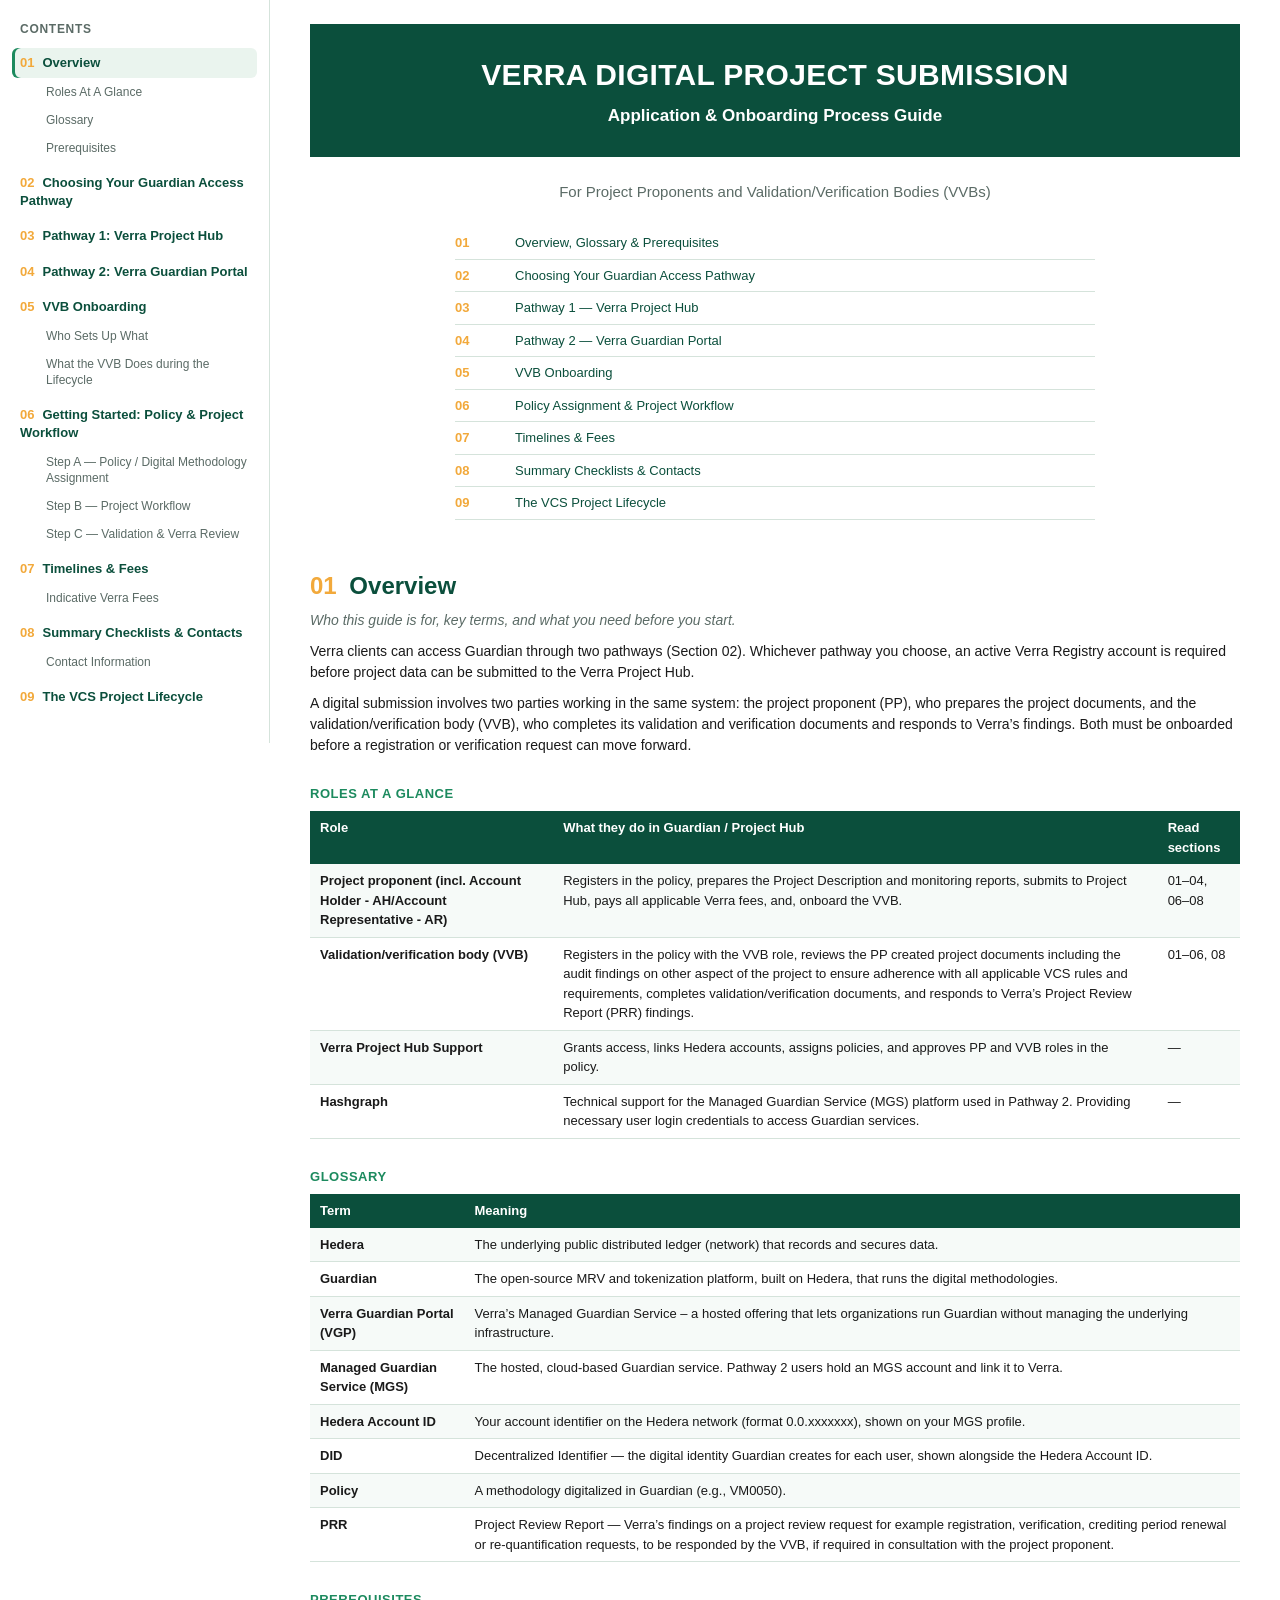
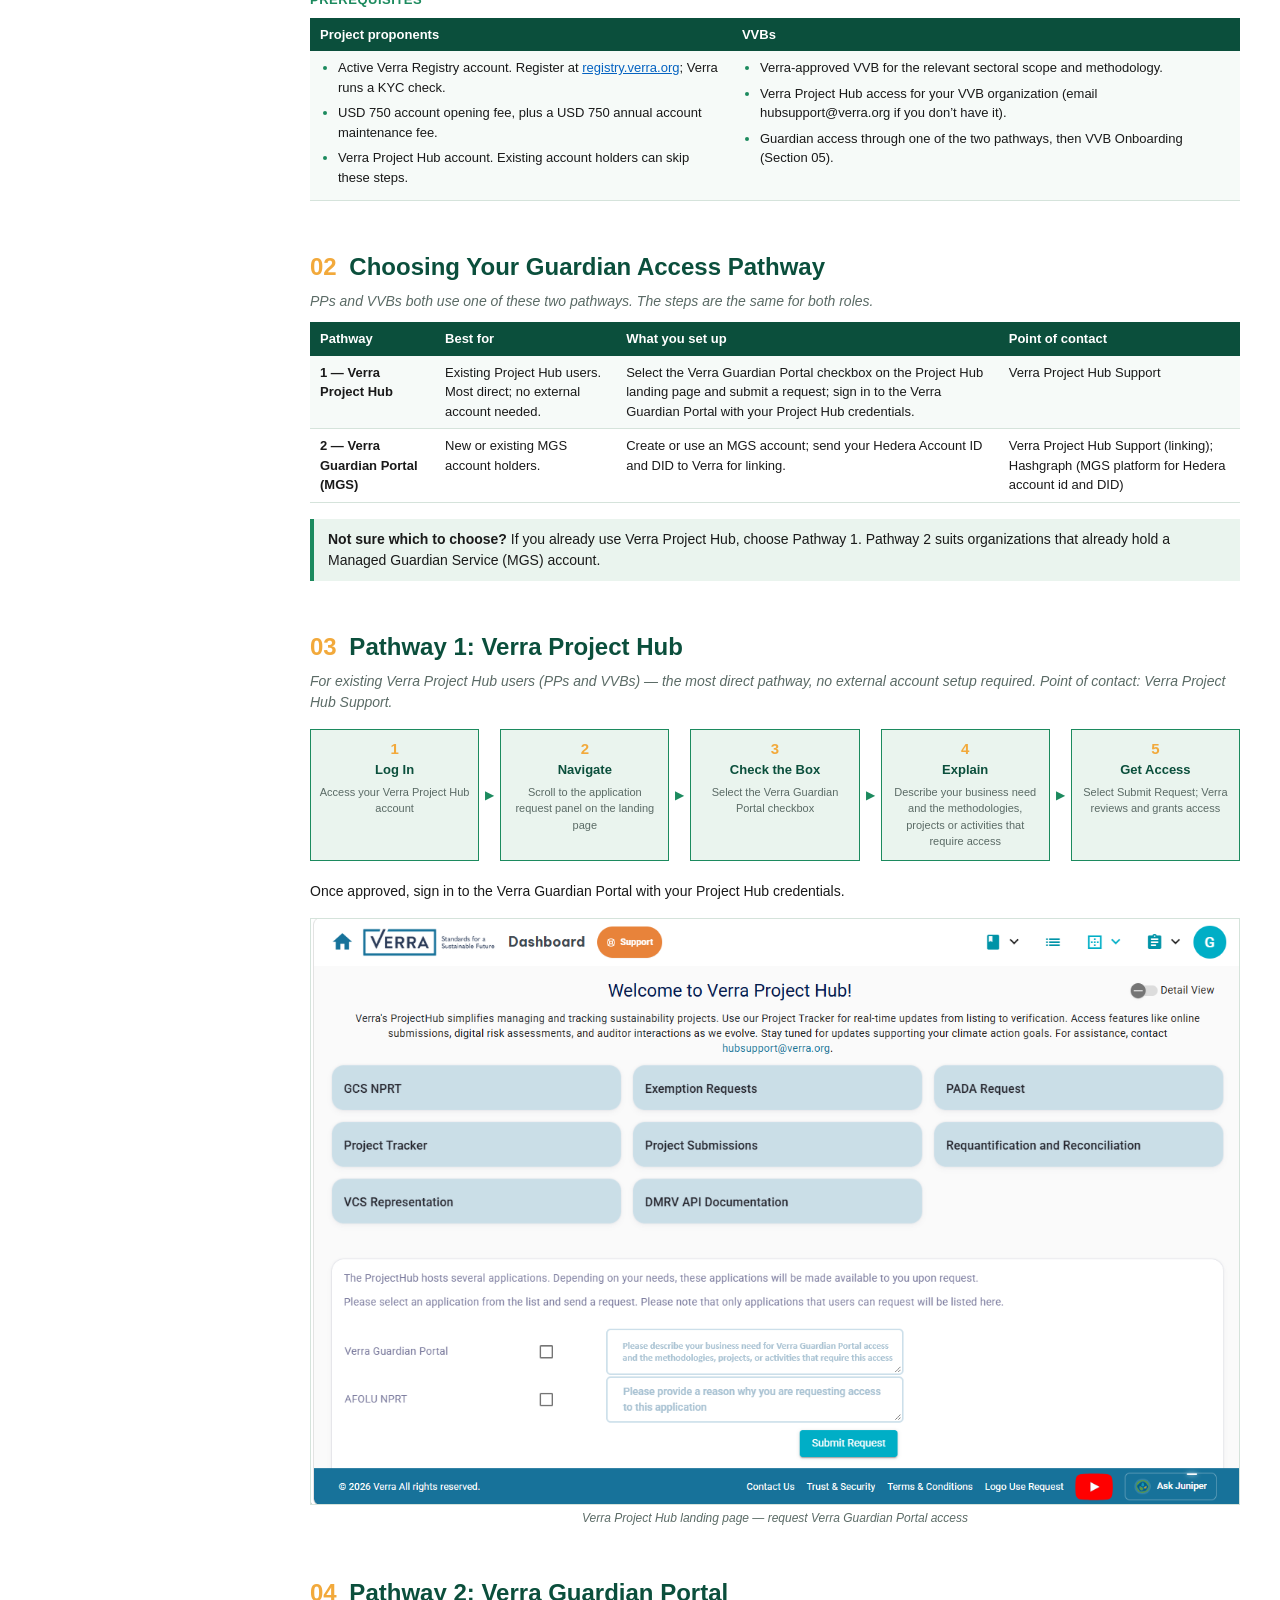
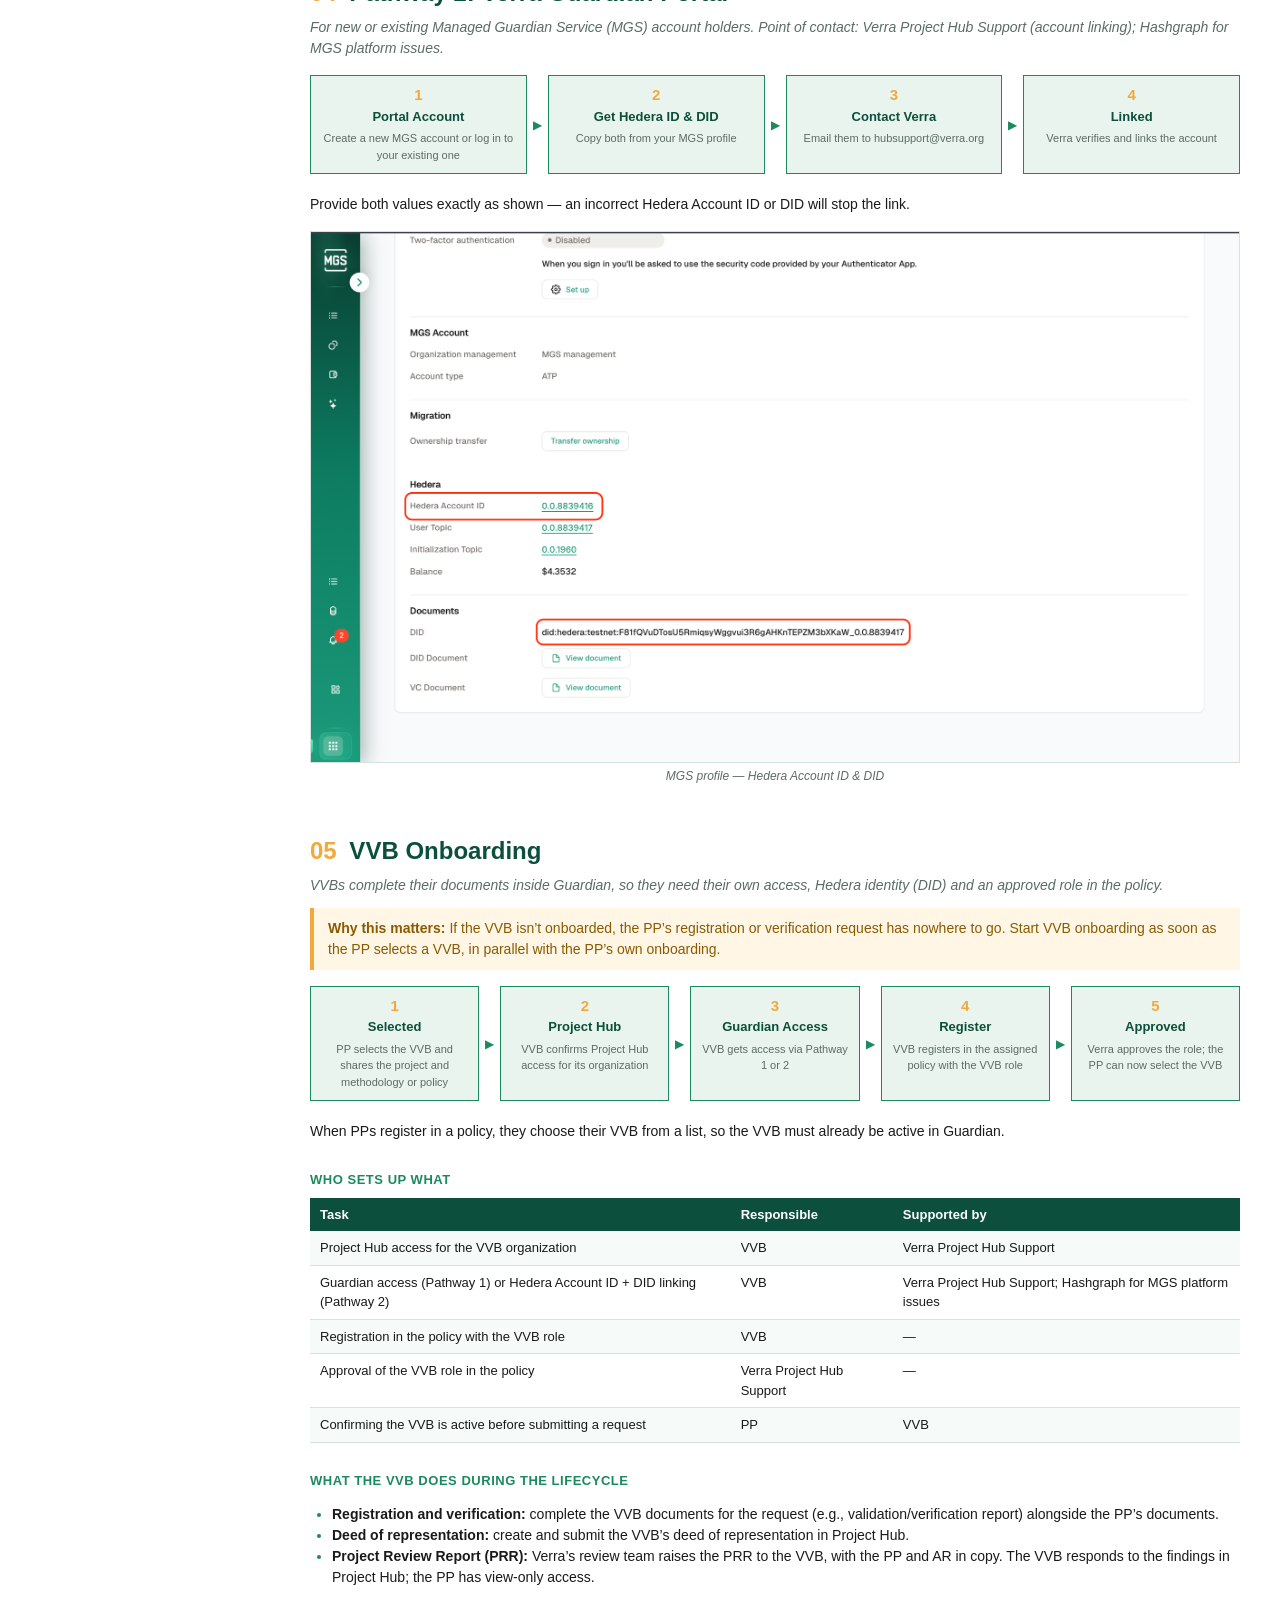
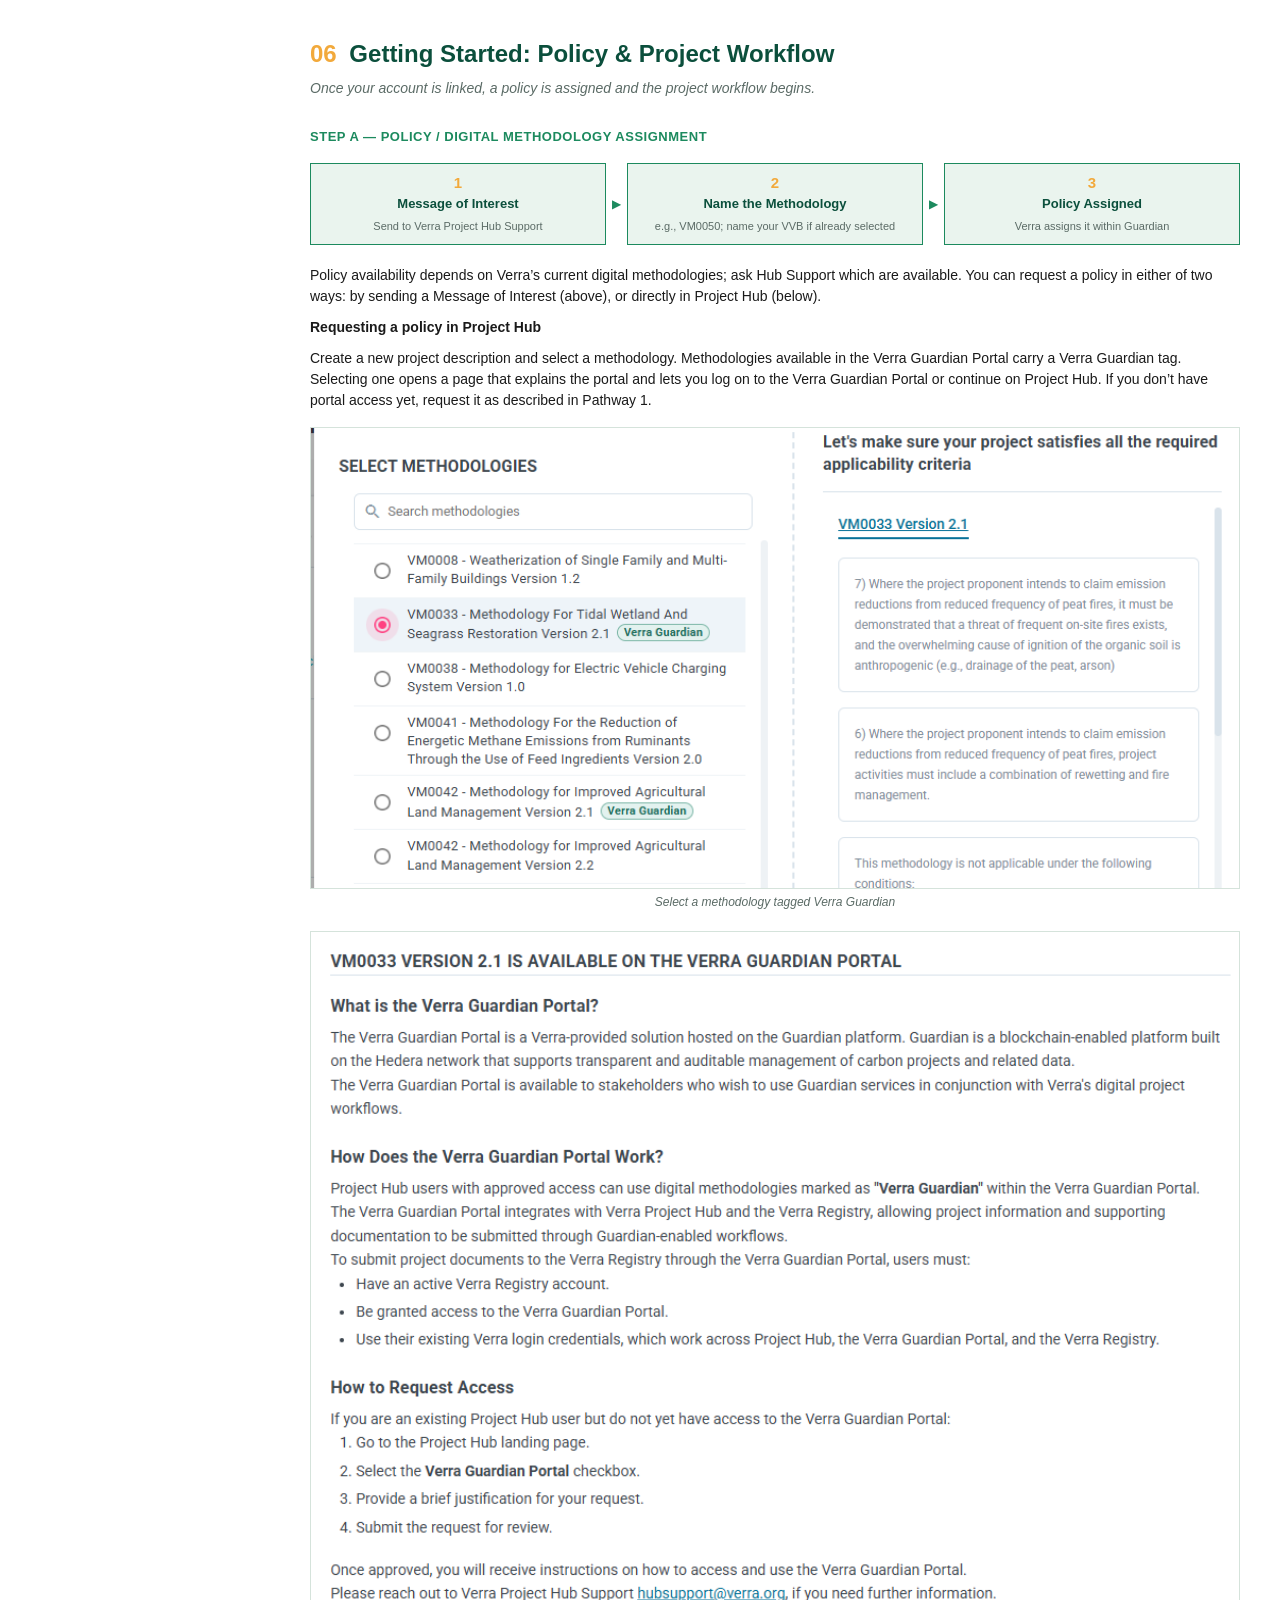
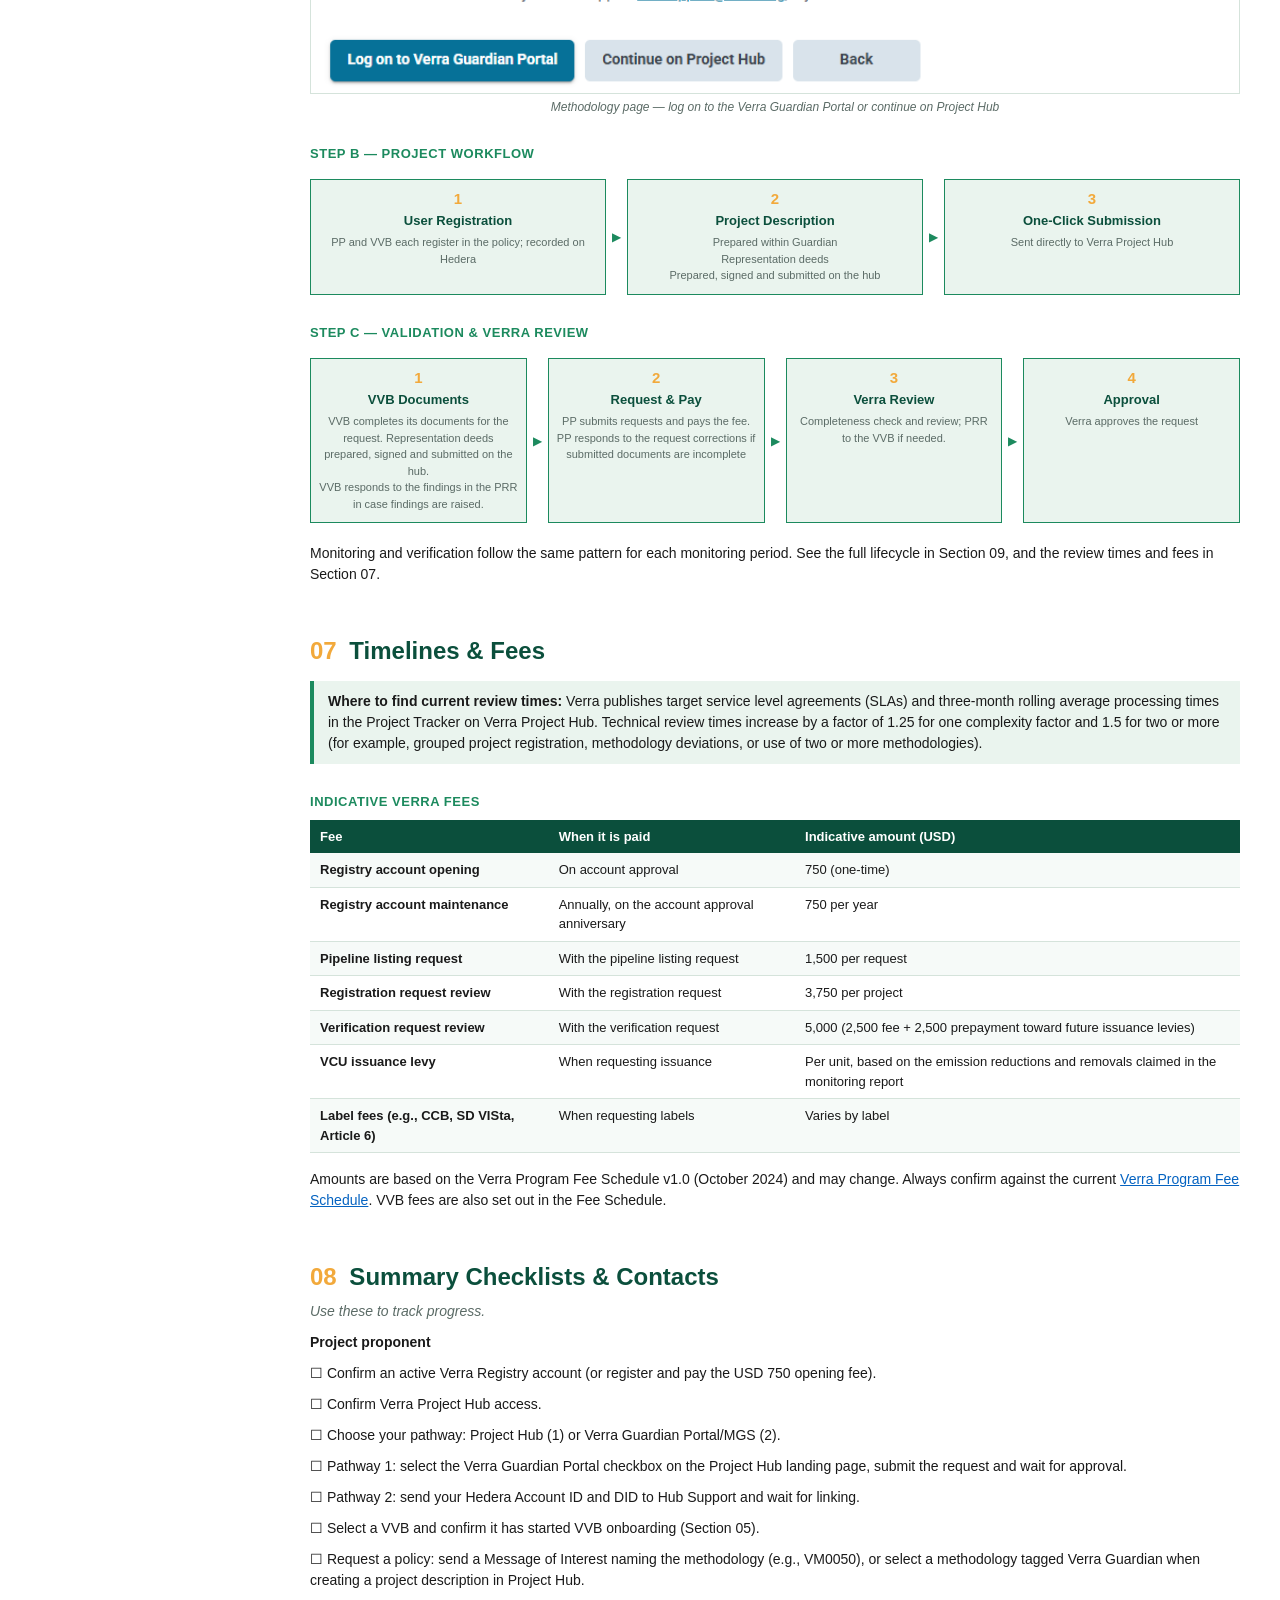
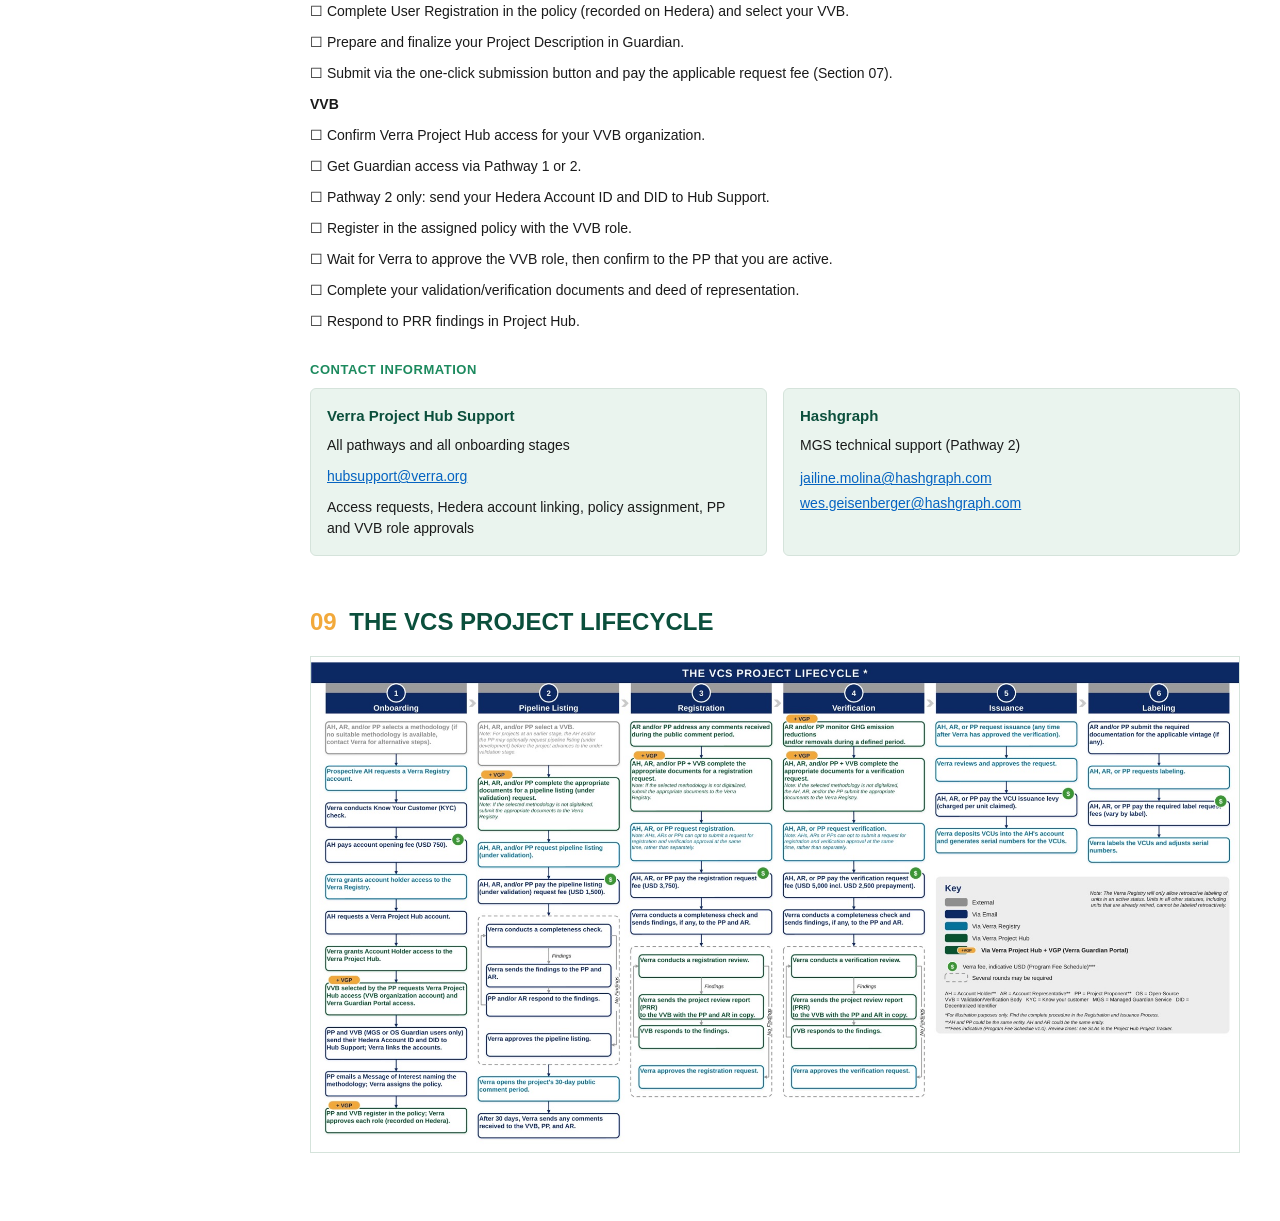
==== guardian-onboarding/index.html @ 36f743fb "#13695 Add Guardian onboarding guide page Add a static HTML guide at guardian-onboarding/ for projec" ====
<!DOCTYPE html>
<html lang="en">
<head>
<meta charset="utf-8">
<meta name="viewport" content="width=device-width, initial-scale=1">
<title>Verra Guardian Onboarding Guide</title>
<link rel="stylesheet" href="styles.css">
</head>
<body>
<div class="layout">
<nav class="toc" aria-label="Table of contents"><h2>Contents</h2><ul><li><a class="top" href="#01-overview"><span class="num">01</span>Overview</a><ul><li><a href="#roles-at-a-glance">Roles At A Glance</a></li><li><a href="#glossary">Glossary</a></li><li><a href="#prerequisites">Prerequisites</a></li></ul></li><li><a class="top" href="#02-choosing-your-guardian-access-pathway"><span class="num">02</span>Choosing Your Guardian Access Pathway</a><ul></ul></li><li><a class="top" href="#03-pathway-1-verra-project-hub"><span class="num">03</span>Pathway 1: Verra Project Hub</a><ul></ul></li><li><a class="top" href="#04-pathway-2-verra-guardian-portal"><span class="num">04</span>Pathway 2: Verra Guardian Portal</a><ul></ul></li><li><a class="top" href="#05-vvb-onboarding"><span class="num">05</span>VVB Onboarding</a><ul><li><a href="#who-sets-up-what">Who Sets Up What</a></li><li><a href="#what-the-vvb-does-during-the-lifecycle">What the VVB Does during the Lifecycle</a></li></ul></li><li><a class="top" href="#06-getting-started-policy-project-workflow"><span class="num">06</span>Getting Started: Policy &amp; Project Workflow</a><ul><li><a href="#step-a-policy-digital-methodology-assignment">Step A — Policy / Digital Methodology Assignment</a></li><li><a href="#step-b-project-workflow">Step B — Project Workflow</a></li><li><a href="#step-c-validation-verra-review">Step C — Validation &amp; Verra Review</a></li></ul></li><li><a class="top" href="#07-timelines-fees"><span class="num">07</span>Timelines &amp; Fees</a><ul><li><a href="#indicative-verra-fees">Indicative Verra Fees</a></li></ul></li><li><a class="top" href="#08-summary-checklists-contacts"><span class="num">08</span>Summary Checklists &amp; Contacts</a><ul><li><a href="#contact-information">Contact Information</a></li></ul></li><li><a class="top" href="#09-the-vcs-project-lifecycle"><span class="num">09</span>The VCS Project Lifecycle</a><ul></ul></li></ul></nav>
<main class="content">
<header class="cover-banner"><p><strong>VERRA DIGITAL PROJECT SUBMISSION</strong></p><p><strong>Application &amp; Onboarding Process Guide</strong></p></header>
<p>For Project Proponents and Validation/Verification Bodies (VVBs)</p>
<ol class="cover-toc"><li><a href="#01-overview"><span class="num">01</span>Overview, Glossary &amp; Prerequisites</a></li><li><a href="#02-choosing-your-guardian-access-pathway"><span class="num">02</span>Choosing Your Guardian Access Pathway</a></li><li><a href="#03-pathway-1-verra-project-hub"><span class="num">03</span>Pathway 1 — Verra Project Hub</a></li><li><a href="#04-pathway-2-verra-guardian-portal"><span class="num">04</span>Pathway 2 — Verra Guardian Portal </a></li><li><a href="#05-vvb-onboarding"><span class="num">05</span>VVB Onboarding</a></li><li><a href="#06-getting-started-policy-project-workflow"><span class="num">06</span>Policy Assignment &amp; Project Workflow</a></li><li><a href="#07-timelines-fees"><span class="num">07</span>Timelines &amp; Fees</a></li><li><a href="#08-summary-checklists-contacts"><span class="num">08</span>Summary Checklists &amp; Contacts</a></li><li><a href="#09-the-vcs-project-lifecycle"><span class="num">09</span>The VCS Project Lifecycle</a></li></ol>
<h1 id="01-overview"><span class="num">01</span> Overview</h1>
<p><em>Who this guide is for, key terms, and what you need before you start.</em></p>
<p>Verra clients can access Guardian through two pathways (Section 02). Whichever pathway you choose, an active Verra Registry account is required before project data can be submitted to the Verra Project Hub.</p>
<p>A digital submission involves two parties working in the same system: the project proponent (PP), who prepares the project documents, and the validation/verification body (VVB), who completes its validation and verification documents and responds to Verra’s findings. Both must be onboarded before a registration or verification request can move forward.</p>
<h2 id="roles-at-a-glance">ROLES AT A GLANCE</h2>
<div class="table-wrap"><table><tr><th><p><strong>Role</strong></p></th><th><p><strong>What they do in Guardian / Project Hub</strong></p></th><th><p><strong>Read sections</strong></p></th></tr><tr><td><p><strong>Project proponent (incl. Account Holder - AH/Account Representative - AR)</strong></p></td><td><p>Registers in the policy, prepares the Project Description and monitoring reports, submits to Project Hub, pays all applicable Verra fees, and, onboard the VVB.</p></td><td><p>01–04, 06–08</p></td></tr><tr><td><p><strong>Validation/verification body (VVB)</strong></p></td><td><p>Registers in the policy with the VVB role, reviews the PP created project documents including the audit findings on other aspect of the project to ensure adherence with all applicable VCS rules and requirements, completes validation/verification documents, and responds to Verra’s Project Review Report (PRR) findings.</p></td><td><p>01–06, 08</p></td></tr><tr><td><p><strong>Verra Project Hub Support</strong></p></td><td><p>Grants access, links Hedera accounts, assigns policies, and approves PP and VVB roles in the policy.</p></td><td><p>—</p></td></tr><tr><td><p><strong>Hashgraph</strong></p></td><td><p>Technical support for the Managed Guardian Service (MGS) platform used in Pathway 2. Providing necessary user login credentials to access Guardian services. </p></td><td><p>—</p></td></tr></table></div>
<h2 id="glossary">GLOSSARY</h2>
<div class="table-wrap"><table><tr><th><p><strong>Term</strong></p></th><th><p><strong>Meaning</strong></p></th></tr><tr><td><p><strong>Hedera</strong></p></td><td><p>The underlying public distributed ledger (network) that records and secures data.</p></td></tr><tr><td><p><strong>Guardian</strong></p></td><td><p>The open-source MRV and tokenization platform, built on Hedera, that runs the digital methodologies.</p></td></tr><tr><td><p><strong>Verra Guardian Portal (VGP)</strong></p></td><td><p>Verra’s Managed Guardian Service – a hosted offering that lets organizations run Guardian without managing the underlying infrastructure.</p></td></tr><tr><td><p><strong>Managed Guardian Service (MGS)</strong></p></td><td><p>The hosted, cloud-based Guardian service. Pathway 2 users hold an MGS account and link it to Verra.</p></td></tr><tr><td><p><strong>Hedera Account ID</strong></p></td><td><p>Your account identifier on the Hedera network (format 0.0.xxxxxxx), shown on your MGS profile.</p></td></tr><tr><td><p><strong>DID</strong></p></td><td><p>Decentralized Identifier — the digital identity Guardian creates for each user, shown alongside the Hedera Account ID.</p></td></tr><tr><td><p><strong>Policy</strong></p></td><td><p>A methodology digitalized in Guardian (e.g., VM0050).</p></td></tr><tr><td><p><strong>PRR</strong></p></td><td><p>Project Review Report — Verra’s findings on a project review request for example registration, verification, crediting period renewal or re-quantification requests, to be responded by the VVB, if required in consultation with the project proponent.</p></td></tr></table></div>
<h2 id="prerequisites">PREREQUISITES</h2>
<div class="table-wrap"><table><tr><th><p><strong>Project proponents</strong></p></th><th><p><strong>VVBs</strong></p></th></tr><tr><td><ul><li>Active Verra Registry account. Register at <a href="https://registry.verra.org/mymodule/reg/AHAgreement.asp" target="_blank" rel="noopener noreferrer">registry.verra.org</a>; Verra runs a KYC check.</li><li>USD 750 account opening fee, plus a USD 750 annual account maintenance fee.</li><li>Verra Project Hub account. Existing account holders can skip these steps.</li></ul></td><td><ul><li>Verra-approved VVB for the relevant sectoral scope and methodology.</li><li>Verra Project Hub access for your VVB organization (email hubsupport@verra.org if you don’t have it).</li><li>Guardian access through one of the two pathways, then VVB Onboarding (Section 05).</li></ul></td></tr></table></div>
<h1 id="02-choosing-your-guardian-access-pathway"><span class="num">02</span> Choosing Your Guardian Access Pathway</h1>
<p><em>PPs and VVBs both use one of these two pathways. The steps are the same for both roles.</em></p>
<div class="table-wrap"><table><tr><th><p><strong>Pathway</strong></p></th><th><p><strong>Best for</strong></p></th><th><p><strong>What you set up</strong></p></th><th><p><strong>Point of contact</strong></p></th></tr><tr><td><p><strong>1 — Verra Project Hub</strong></p></td><td><p>Existing Project Hub users. Most direct; no external account needed.</p></td><td><p>Select the Verra Guardian Portal checkbox on the Project Hub landing page and submit a request; sign in to the Verra Guardian Portal with your Project Hub credentials.</p></td><td><p>Verra Project Hub Support</p></td></tr><tr><td><p><strong>2 — Verra Guardian Portal (MGS)</strong></p></td><td><p>New or existing MGS account holders.</p></td><td><p>Create or use an MGS account; send your Hedera Account ID and DID to Verra for linking.</p></td><td><p>Verra Project Hub Support (linking); Hashgraph (MGS platform for Hedera account id and DID)</p></td></tr></table></div>
<aside class="callout"><p><strong>Not sure which to choose?  </strong>If you already use Verra Project Hub, choose Pathway 1. Pathway 2 suits organizations that already hold a Managed Guardian Service (MGS) account.</p></aside>
<h1 id="03-pathway-1-verra-project-hub"><span class="num">03</span> Pathway 1: Verra Project Hub</h1>
<p><em>For existing Verra Project Hub users (PPs and </em><em>VVBs) —</em><em> the most direct pathway, no external account setup </em><em>required</em><em>. Point of contact: Verra Project Hub Support.</em></p>
<div class="steps"><div class="step"><p><strong>1</strong></p><p><strong>Log In</strong></p><p>Access your Verra Project Hub account</p></div><div class="arrow">▶</div><div class="step"><p><strong>2</strong></p><p><strong>Navigate</strong></p><p>Scroll to the application request panel on the landing page</p></div><div class="arrow">▶</div><div class="step"><p><strong>3</strong></p><p><strong>Check the Box</strong></p><p>Select the Verra Guardian Portal checkbox</p></div><div class="arrow">▶</div><div class="step"><p><strong>4</strong></p><p><strong>Explain</strong></p><p>Describe your business need and the methodologies, projects or activities that require access</p></div><div class="arrow">▶</div><div class="step"><p><strong>5</strong></p><p><strong>Get Access</strong></p><p>Select Submit Request; Verra reviews and grants access</p></div></div>
<p>Once approved, sign in to the Verra Guardian Portal with your Project Hub credentials.</p>
<p class="figure"><img src="images/image1.png" alt="Project Hub landing page with the Verra Guardian Portal checkbox, business need field and Submit Request button"></p>
<p><em>Verra Project Hub landing page — request Verra Guardian Portal access</em></p>
<h1 id="04-pathway-2-verra-guardian-portal"><span class="num">04</span> Pathway 2: Verra Guardian Portal</h1>
<p><em>For new or existing Managed Guardian Service (MGS) account holders. Point of contact: Verra Project Hub Support (account linking); </em><em>Hashgraph</em><em> for MGS platform issues.</em></p>
<div class="steps"><div class="step"><p><strong>1</strong></p><p><strong>Portal Account</strong></p><p>Create a new MGS account or log in to your existing one</p></div><div class="arrow">▶</div><div class="step"><p><strong>2</strong></p><p><strong>Get Hedera ID &amp; DID</strong></p><p>Copy both from your MGS profile</p></div><div class="arrow">▶</div><div class="step"><p><strong>3</strong></p><p><strong>Contact Verra</strong></p><p>Email them to hubsupport@verra.org</p></div><div class="arrow">▶</div><div class="step"><p><strong>4</strong></p><p><strong>Linked</strong></p><p>Verra verifies and links the account</p></div></div>
<p>Provide both values exactly as shown — an incorrect Hedera Account ID or DID will stop the link.</p>
<p class="figure"><img src="images/image2.png" alt="MGS profile showing Hedera Account ID and DID"></p>
<p><em>MGS profile — Hedera Account ID &amp; DID</em></p>
<h1 id="05-vvb-onboarding"><span class="num">05</span> VVB Onboarding</h1>
<p><em>VVBs complete their documents inside Guardian, so they need their own access, Hedera identity (DID) and an approved role in the policy.</em></p>
<aside class="callout warn"><p><strong>Why this matters</strong><strong>:  </strong>If the VVB isn’t onboarded, the PP’s registration or verification request has nowhere to go. Start VVB onboarding as soon as the PP selects a VVB, in parallel with the PP’s own onboarding.</p></aside>
<div class="steps"><div class="step"><p><strong>1</strong></p><p><strong>Selected</strong></p><p>PP selects the VVB and shares the project and methodology or policy</p></div><div class="arrow">▶</div><div class="step"><p><strong>2</strong></p><p><strong>Project Hub</strong></p><p>VVB confirms Project Hub access for its organization</p></div><div class="arrow">▶</div><div class="step"><p><strong>3</strong></p><p><strong>Guardian Access</strong></p><p>VVB gets access via Pathway 1 or 2</p></div><div class="arrow">▶</div><div class="step"><p><strong>4</strong></p><p><strong>Register</strong></p><p>VVB registers in the assigned policy with the VVB role</p></div><div class="arrow">▶</div><div class="step"><p><strong>5</strong></p><p><strong>Approved</strong></p><p>Verra approves the role; the PP can now select the VVB</p></div></div>
<p>When PPs register in a policy, they choose their VVB from a list, so the VVB must already be active in Guardian.</p>
<h2 id="who-sets-up-what">WHO SETS UP WHAT</h2>
<div class="table-wrap"><table><tr><th><p><strong>Task</strong></p></th><th><p><strong>Responsible</strong></p></th><th><p><strong>Supported by</strong></p></th></tr><tr><td><p>Project Hub access for the VVB organization</p></td><td><p>VVB</p></td><td><p>Verra Project Hub Support</p></td></tr><tr><td><p>Guardian access (Pathway 1) or Hedera Account ID + DID linking (Pathway 2)</p></td><td><p>VVB</p></td><td><p>Verra Project Hub Support; Hashgraph for MGS platform issues</p></td></tr><tr><td><p>Registration in the policy with the VVB role</p></td><td><p>VVB</p></td><td><p>—</p></td></tr><tr><td><p>Approval of the VVB role in the policy</p></td><td><p>Verra Project Hub Support</p></td><td><p>—</p></td></tr><tr><td><p>Confirming the VVB is active before submitting a request</p></td><td><p>PP</p></td><td><p>VVB</p></td></tr></table></div>
<h2 id="what-the-vvb-does-during-the-lifecycle">WHAT THE VVB DOES DURING THE LIFECYCLE</h2>
<ul>
<li><strong>Registration and verification: </strong>complete the VVB documents for the request (e.g., validation/verification report) alongside the PP’s documents.</li>
<li><strong>Deed of representation: </strong>create and submit the VVB’s deed of representation in Project Hub.</li>
<li><strong>Project Review Report (PRR): </strong>Verra’s review team raises the PRR to the VVB, with the PP and AR in copy. The VVB responds to the findings in Project Hub; the PP has view-only access.</li>
</ul>
<h1 id="06-getting-started-policy-project-workflow"><span class="num">06</span> Getting Started: Policy &amp; Project Workflow</h1>
<p><em>Once your account is linked, a policy is assigned and the project workflow begins.</em></p>
<h2 id="step-a-policy-digital-methodology-assignment">STEP A — POLICY / DIGITAL METHODOLOGY ASSIGNMENT</h2>
<div class="steps"><div class="step"><p><strong>1</strong></p><p><strong>Message of Interest</strong></p><p>Send to Verra Project Hub Support</p></div><div class="arrow">▶</div><div class="step"><p><strong>2</strong></p><p><strong>Name </strong><strong>the Methodology</strong></p><p>e.g., VM0050; name your VVB if already selected</p></div><div class="arrow">▶</div><div class="step"><p><strong>3</strong></p><p><strong>Policy Assigned</strong></p><p>Verra assigns it within Guardian</p></div></div>
<p>Policy availability depends on Verra’s current digital methodologies; ask Hub Support which are available. You can request a policy in either of two ways: by sending a Message of Interest (above), or directly in Project Hub (below).</p>
<p><strong>Requesting a policy in Project Hub</strong></p>
<p>Create a new project description and select a methodology. Methodologies available in the Verra Guardian Portal carry a Verra Guardian tag. Selecting one opens a page that explains the portal and lets you log on to the Verra Guardian Portal or continue on Project Hub. If you don’t have portal access yet, request it as described in Pathway 1.</p>
<p class="figure"><img src="images/image3.png" alt="The image presents a selection form for various environmental methodologies, detailing criteria and conditions for different projects such as weatherization, seagrass restoration, electric vehicle charging, and methane emission reduction.

AI-generated content may be incorrect."></p><p class="methodology-caption"><em>Select a methodology tagged Verra Guardian</em></p>
<p class="figure"><img src="images/image4.png" alt="Methodology page explaining the Verra Guardian Portal, how to request access, and buttons to log on or continue on Project Hub"></p>
<p><em>Methodology page — log on to the Verra Guardian Portal or </em><em>continue on</em><em> Project Hub</em></p>
<h2 id="step-b-project-workflow">STEP B — PROJECT WORKFLOW</h2>
<div class="steps"><div class="step"><p><strong>1</strong></p><p><strong>User Registration</strong></p><p>PP and VVB each register in the policy; recorded on Hedera</p></div><div class="arrow">▶</div><div class="step"><p><strong>2</strong></p><p><strong>Project Description</strong></p><p>Prepared within Guardian</p><p>Representation deeds</p><p>Prepared, signed and submitted on the hub</p></div><div class="arrow">▶</div><div class="step"><p><strong>3</strong></p><p><strong>One-Click Submission</strong></p><p>Sent directly to Verra Project Hub</p></div></div>
<h2 id="step-c-validation-verra-review">STEP C — VALIDATION &amp; VERRA REVIEW</h2>
<div class="steps"><div class="step"><p><strong>1</strong></p><p><strong>VVB Documents</strong></p><p>VVB completes its documents for the request. Representation deeds prepared, signed and submitted on the hub. </p><p>VVB responds to the findings in the PRR in case findings are raised. </p></div><div class="arrow">▶</div><div class="step"><p><strong>2</strong></p><p><strong>Request &amp; Pay</strong></p><p>PP submits requests  and pays the fee.</p><p>PP responds to the request corrections if submitted documents are incomplete</p></div><div class="arrow">▶</div><div class="step"><p><strong>3</strong></p><p><strong>Verra Review</strong></p><p>Completeness check and review; PRR to the VVB if needed.</p></div><div class="arrow">▶</div><div class="step"><p><strong>4</strong></p><p><strong>Approval</strong></p><p>Verra approves the request</p></div></div>
<p>Monitoring and verification follow the same pattern for each monitoring period. See the full lifecycle in Section 09, and the review times and fees in Section 07.</p>
<h1 id="07-timelines-fees"><span class="num">07</span> Timelines &amp; Fees</h1>
<aside class="callout"><p><strong>Where to find current review times: </strong>Verra publishes target service level agreements (SLAs) and three-month rolling average processing times in the Project Tracker on Verra Project Hub. Technical review times increase by a factor of 1.25 for one complexity factor and 1.5 for two or more (for example, grouped project registration, methodology deviations, or use of two or more methodologies).</p></aside>
<h2 id="indicative-verra-fees">INDICATIVE VERRA FEES</h2>
<div class="table-wrap"><table><tr><th><p><strong>Fee</strong></p></th><th><p><strong>When it is paid</strong></p></th><th><p><strong>Indicative amount (USD)</strong></p></th></tr><tr><td><p><strong>Registry account opening</strong></p></td><td><p>On account approval</p></td><td><p>750 (one-time)</p></td></tr><tr><td><p><strong>Registry account maintenance</strong></p></td><td><p>Annually, on the account approval anniversary</p></td><td><p>750 per year</p></td></tr><tr><td><p><strong>Pipeline listing request</strong></p></td><td><p>With the pipeline listing request</p></td><td><p>1,500 per request</p></td></tr><tr><td><p><strong>Registration request review</strong></p></td><td><p>With the registration request</p></td><td><p>3,750 per project</p></td></tr><tr><td><p><strong>Verification request review</strong></p></td><td><p>With the verification request</p></td><td><p>5,000 (2,500 fee + 2,500 prepayment toward future issuance levies)</p></td></tr><tr><td><p><strong>VCU issuance levy</strong></p></td><td><p>When requesting issuance</p></td><td><p>Per unit, based on the emission reductions and removals claimed in the monitoring report</p></td></tr><tr><td><p><strong>Label fees (e.g., CCB, SD </strong><strong>VISta</strong><strong>, Article 6)</strong></p></td><td><p>When requesting labels</p></td><td><p>Varies by label</p></td></tr></table></div>
<p>Amounts are based on the Verra Program Fee Schedule v1.0 (October 2024) and may change. Always confirm against the current <a href="https://verra.org/verra-releases-updated-fee-schedule/" target="_blank" rel="noopener noreferrer">Verra Program Fee Schedule</a>. VVB fees are also set out in the Fee Schedule.</p>
<h1 id="08-summary-checklists-contacts"><span class="num">08</span> Summary Checklists &amp; Contacts</h1>
<p><em>Use these to track progress. </em></p>
<p><strong>Project proponent</strong></p>
<p>☐  Confirm an active Verra Registry account (or register and pay the USD 750 opening fee).</p>
<p>☐  Confirm Verra Project Hub access.</p>
<p>☐  Choose your pathway: Project Hub (1) or Verra Guardian Portal/MGS (2).</p>
<p>☐  Pathway 1: select the Verra Guardian Portal checkbox on the Project Hub landing page, submit the request and wait for approval.</p>
<p>☐  Pathway 2: send your Hedera Account ID and DID to Hub Support and wait for linking.</p>
<p>☐  Select a VVB and confirm it has started VVB onboarding (Section 05).</p>
<p>☐  Request a policy: send a Message of Interest naming the methodology (e.g., VM0050), or select a methodology tagged Verra Guardian when creating a project description in Project Hub.</p>
<p>☐  Complete User Registration in the policy (recorded on Hedera) and select your VVB.</p>
<p>☐  Prepare and finalize your Project Description in Guardian.</p>
<p>☐  Submit via the one-click submission button and pay the applicable request fee (Section 07).</p>
<p><strong>VVB</strong></p>
<p>☐  Confirm Verra Project Hub access for your VVB organization.</p>
<p>☐  Get Guardian access via Pathway 1 or 2.</p>
<p>☐  Pathway 2 only: send your Hedera Account ID and DID to Hub Support.</p>
<p>☐  Register in the assigned policy with the VVB role.</p>
<p>☐  Wait for Verra to approve the VVB role, then confirm to the PP that you are active.</p>
<p>☐  Complete your validation/verification documents and deed of representation.</p>
<p>☐  Respond to PRR findings in Project Hub.</p>
<h2 id="contact-information">CONTACT INFORMATION</h2>
<div class="contact-grid">
<section class="contact-card" aria-labelledby="project-hub-support-contact">
<h3 id="project-hub-support-contact">Verra Project Hub Support</h3>
<p>All pathways and all onboarding stages</p>
<p><a href="mailto:hubsupport@verra.org">hubsupport@verra.org</a></p>
<p>Access requests, Hedera account linking, policy assignment, PP and VVB role approvals</p>
</section>
<section class="contact-card" aria-labelledby="hashgraph-contact">
<h3 id="hashgraph-contact">Hashgraph</h3>
<p>MGS technical support (Pathway 2)</p>
<div class="contact-emails">
<a href="mailto:jailine.molina@hashgraph.com">jailine.molina@hashgraph.com</a>
<a href="mailto:wes.geisenberger@hashgraph.com">wes.geisenberger@hashgraph.com</a>
</div>
</section>
</div>
<h1 id="09-the-vcs-project-lifecycle"><span class="num">09</span> THE VCS PROJECT LIFECYCLE</h1>
<p class="figure"><img src="images/image5.jpg" alt="VCS project lifecycle with Verra Guardian Portal steps, VVB onboarding and indicative fees"></p>
</main>
</div>
<script src="toc.js"></script>
</body>
</html>
---- guardian-onboarding/styles.css ----
:root {
  --green-dark: #0b4f3c;
  --green: #1c8a5e;
  --green-light: #eaf4ee;
  --green-faint: #f6faf8;
  --orange: #f2a93b;
  --grey: #5b6b66;
  --warn-bg: #fff6e5;
  --warn-text: #8a5a00;
  --border: #d5e3db;
}
* { box-sizing: border-box; }
html { scroll-behavior: smooth; }
body {
  margin: 0;
  font-family: Arial, Helvetica, sans-serif;
  font-size: 14px;
  line-height: 1.5;
  color: #1a1a1a;
  background: #fff;
}
.layout { display: flex; align-items: flex-start; width: 100%; }
.toc {
  position: sticky; top: 0; flex: 0 0 270px; max-height: 100vh; overflow-y: auto;
  padding: 20px 12px 32px; border-right: 1px solid var(--border);
}
.toc h2 { font-size: 12px; letter-spacing: .06em; text-transform: uppercase; color: var(--grey); margin: 0 8px 10px; }
.toc ul { list-style: none; margin: 0; padding: 0; }
.toc a {
  display: block; padding: 6px 8px; border-radius: 6px; color: var(--grey);
  text-decoration: none; font-size: 12px; line-height: 1.35;
}
.toc a:hover { background: var(--green-faint); color: var(--green-dark); }
.toc a.top { font-weight: 700; font-size: 13px; color: var(--green-dark); margin-top: 6px; }
.toc ul ul a { padding-left: 34px; }
.toc a.active { background: var(--green-light); color: var(--green-dark); box-shadow: inset 3px 0 0 var(--green); }
.toc .num { color: var(--orange); margin-right: 8px; }
.content { flex: 1; min-width: 0; padding: 24px 40px 64px; }
.cover-banner {
  background: var(--green-dark); color: #fff; text-align: center;
  padding: 28px 24px; margin-bottom: 24px;
}
.cover-banner p { margin: 0; }
.cover-banner p:first-child { font-size: 30px; font-weight: 700; letter-spacing: .01em; }
.cover-banner p:last-child { font-size: 17px; font-weight: 700; color: #fff; margin-top: 6px; }
.cover-banner strong { font-weight: inherit; }
.content > p:first-of-type { text-align: center; color: var(--grey); font-size: 15px; }
.cover-toc { list-style: none; margin: 24px auto 40px; padding: 0; max-width: 640px; }
.cover-toc li { border-bottom: 1px solid var(--border); }
.cover-toc a {
  display: flex; gap: 24px; padding: 6px 0; color: var(--green-dark); text-decoration: none; font-size: 13px;
}
.cover-toc a:hover { text-decoration: underline; }
.num { color: var(--orange); font-weight: 700; }
.cover-toc .num { flex: 0 0 36px; }
h1 { font-size: 24px; color: var(--green-dark); margin: 48px 0 6px; scroll-margin-top: 12px; }
h1 .num { margin-right: 6px; }
h2 {
  font-size: 13px; letter-spacing: .04em; color: var(--green); margin: 28px 0 8px;
}
h3 { font-size: 15px; color: var(--green-dark); }
p { margin: 0 0 10px; }
h1 + p { color: var(--grey); }
h1 + p em { font-style: italic; }
a { color: #0563c1; word-break: break-word; }
.figure { margin: 16px 0 4px; text-align: center; }
.figure img { display: block; width: 100%; }
.figure + p { text-align: center; color: var(--grey); font-size: 12px; }
.methodology-caption { margin-bottom: 20px; }
img { max-width: 100%; height: auto; border: 1px solid var(--border); }
.table-wrap { overflow-x: auto; margin: 8px 0 16px; }
.contact-grid {
  display: grid; grid-template-columns: repeat(2, minmax(0, 1fr)); gap: 16px;
  margin: 8px 0 16px;
}
.contact-card {
  min-width: 0; padding: 16px; border: 1px solid var(--border); border-radius: 6px;
  background: var(--green-light);
}
.contact-card h3 { margin: 0 0 8px; }
.contact-card p:last-child { margin-bottom: 0; }
.contact-emails { display: flex; flex-direction: column; gap: 4px; margin: 12px 0; }
table { border-collapse: collapse; width: 100%; font-size: 13px; }
th {
  background: var(--green-dark); color: #fff; text-align: left; font-weight: 700;
  padding: 7px 10px; vertical-align: top;
}
td { padding: 7px 10px; vertical-align: top; border-bottom: 1px solid var(--border); }
tr:nth-child(even) td { background: var(--green-faint); }
td p, th p { margin: 0 0 4px; }
td p:last-child, th p:last-child { margin: 0; }
td ul { margin: 0; padding-left: 18px; }
td li { margin-bottom: 6px; }
td li::marker { color: var(--green); }
ul, ol { padding-left: 22px; }
li::marker { color: var(--green); }
.callout {
  background: var(--green-light); border-left: 4px solid var(--green);
  padding: 10px 14px; margin: 12px 0 16px;
}
.callout.warn { background: var(--warn-bg); border-left-color: var(--orange); color: var(--warn-text); }
.callout p { margin: 0; }
.steps { display: flex; align-items: stretch; gap: 6px; margin: 16px 0 20px; }
.step {
  flex: 1; min-width: 0; background: var(--green-light); border: 1px solid var(--green);
  padding: 8px 8px 10px; text-align: center;
}
.step p { margin: 0; font-size: 11px; color: var(--grey); }
.step p:nth-child(1) { font-size: 15px; font-weight: 700; color: var(--orange); }
.step p:nth-child(2) { font-size: 13px; font-weight: 700; color: var(--green-dark); margin-bottom: 4px; }
.step p:nth-child(2) strong, .step p:nth-child(1) strong { font-weight: 700; }
.arrow { align-self: center; color: var(--green); font-size: 12px; }
@media (max-width: 900px) {
  .layout { display: block; }
  .toc { display: none; }
}
@media (max-width: 720px) {
  .content { padding: 16px; }
  .contact-grid { grid-template-columns: 1fr; }
  .steps { flex-direction: column; }
  .arrow { transform: rotate(90deg); align-self: center; }
}
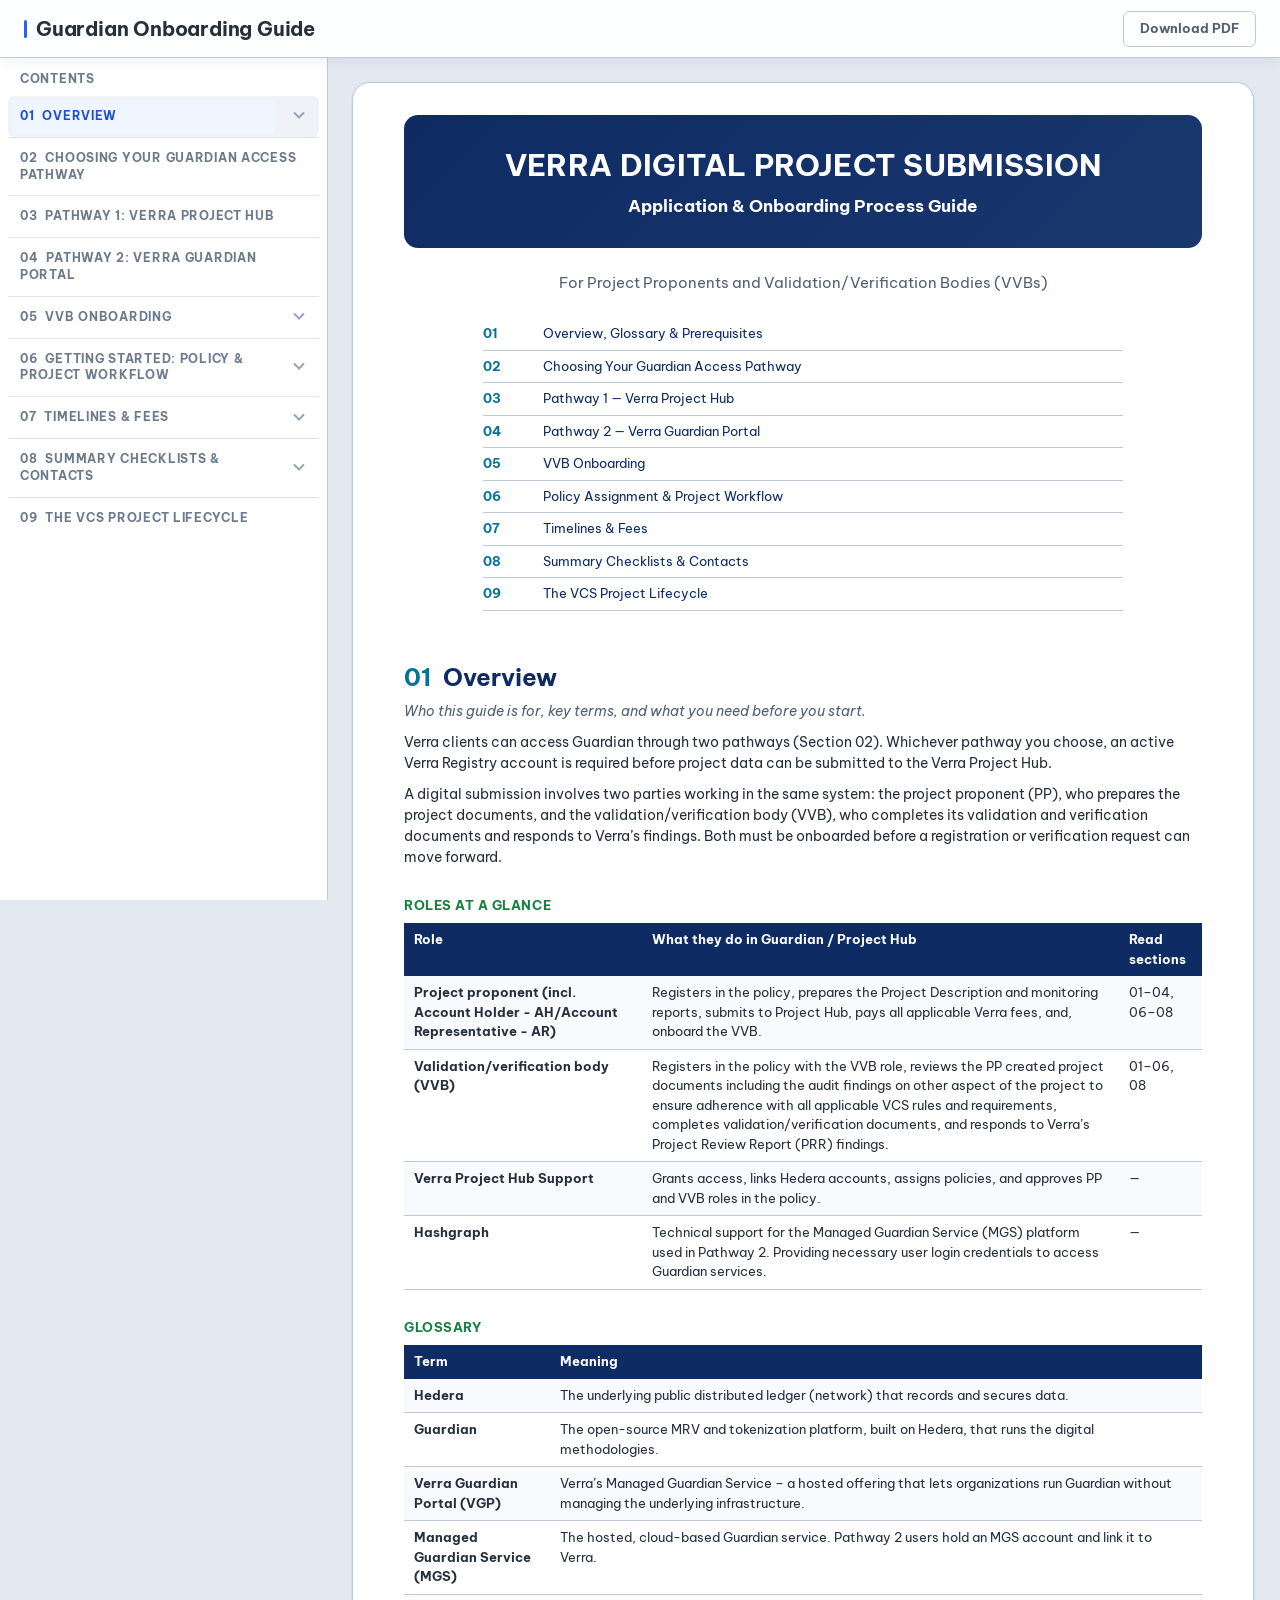
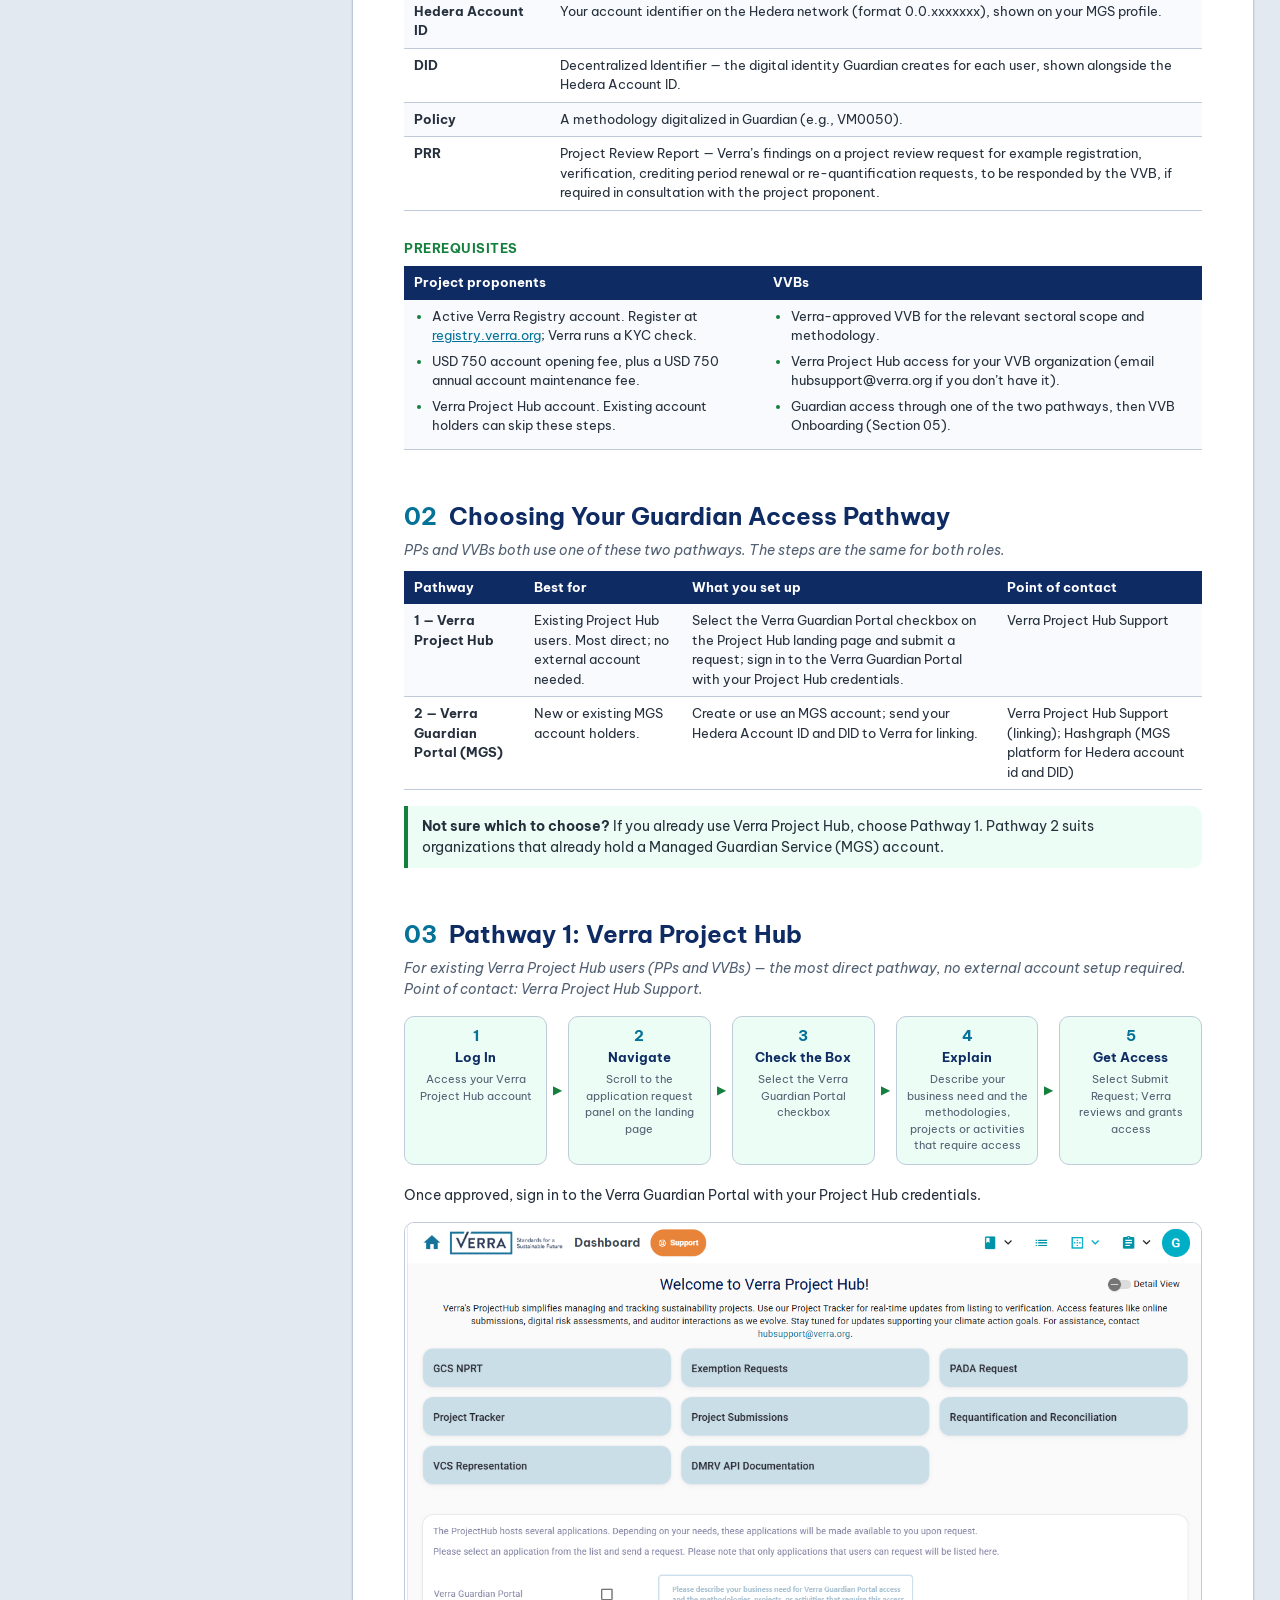
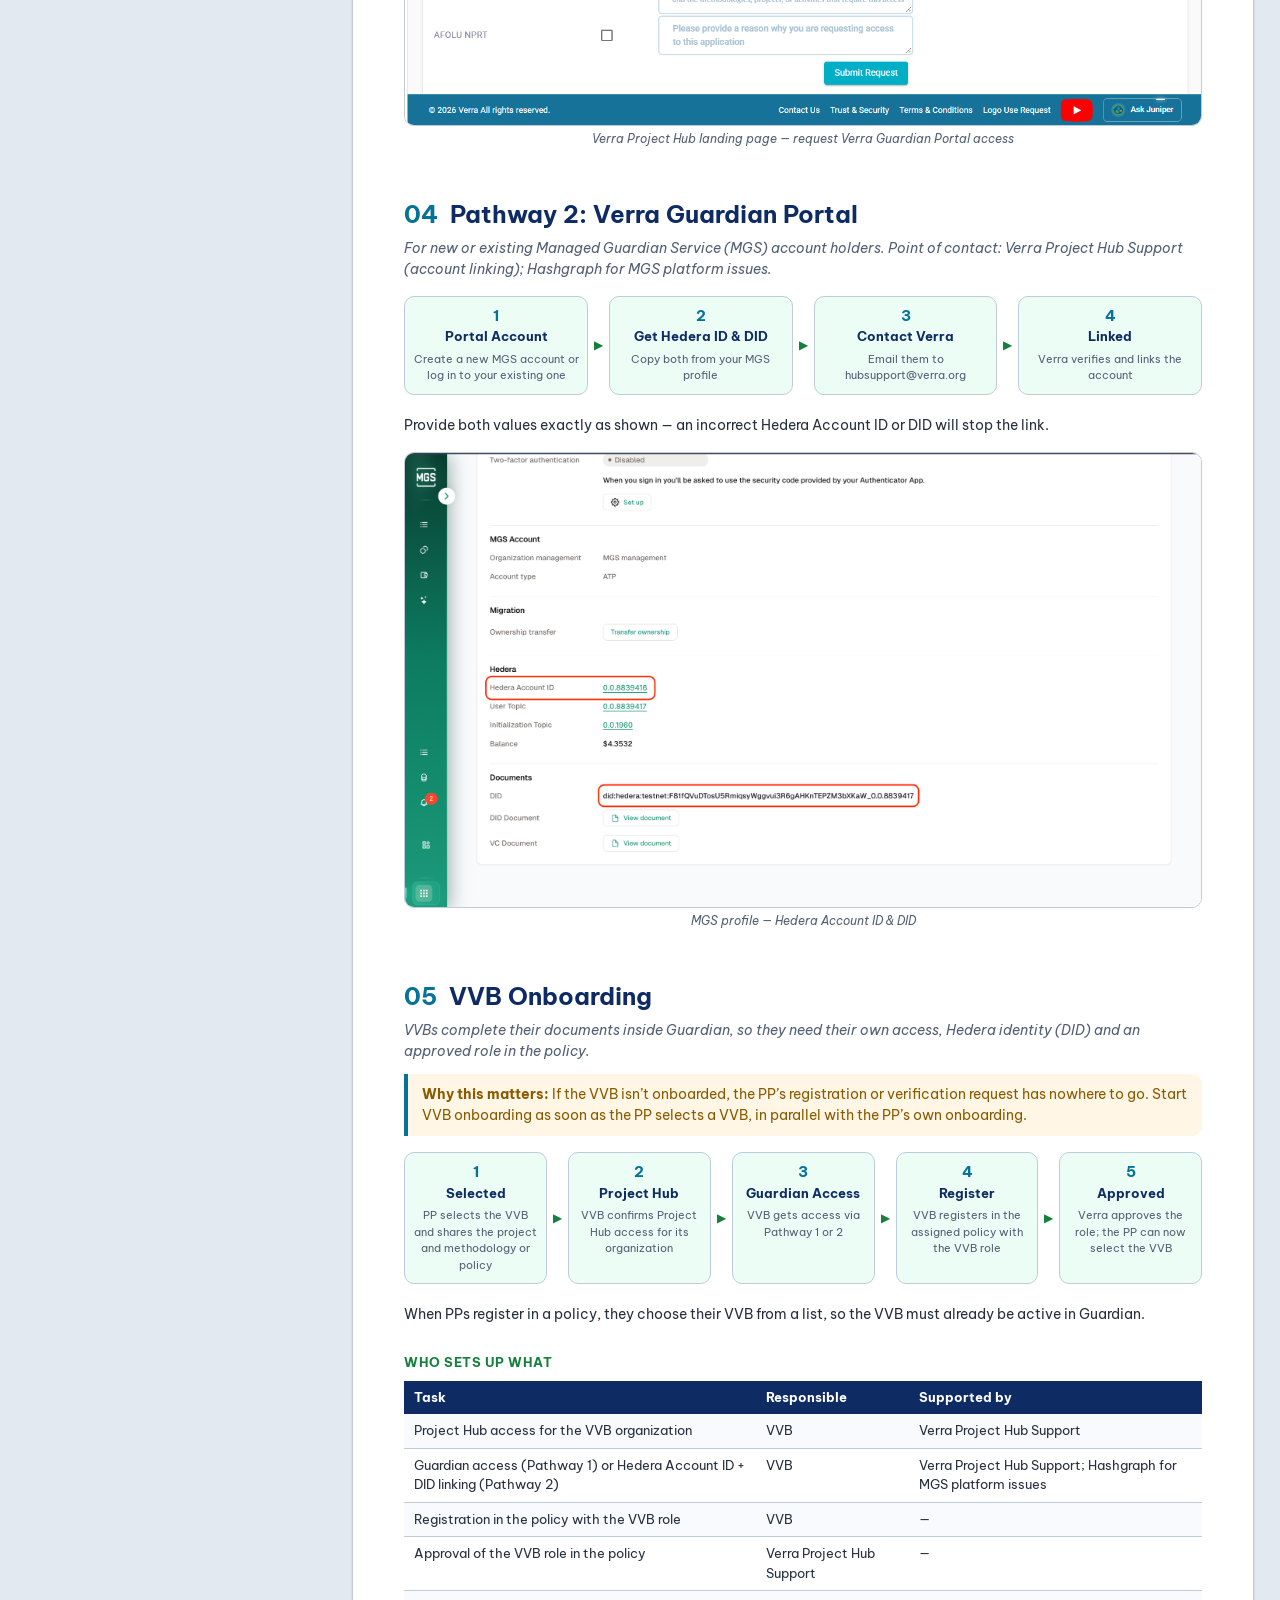
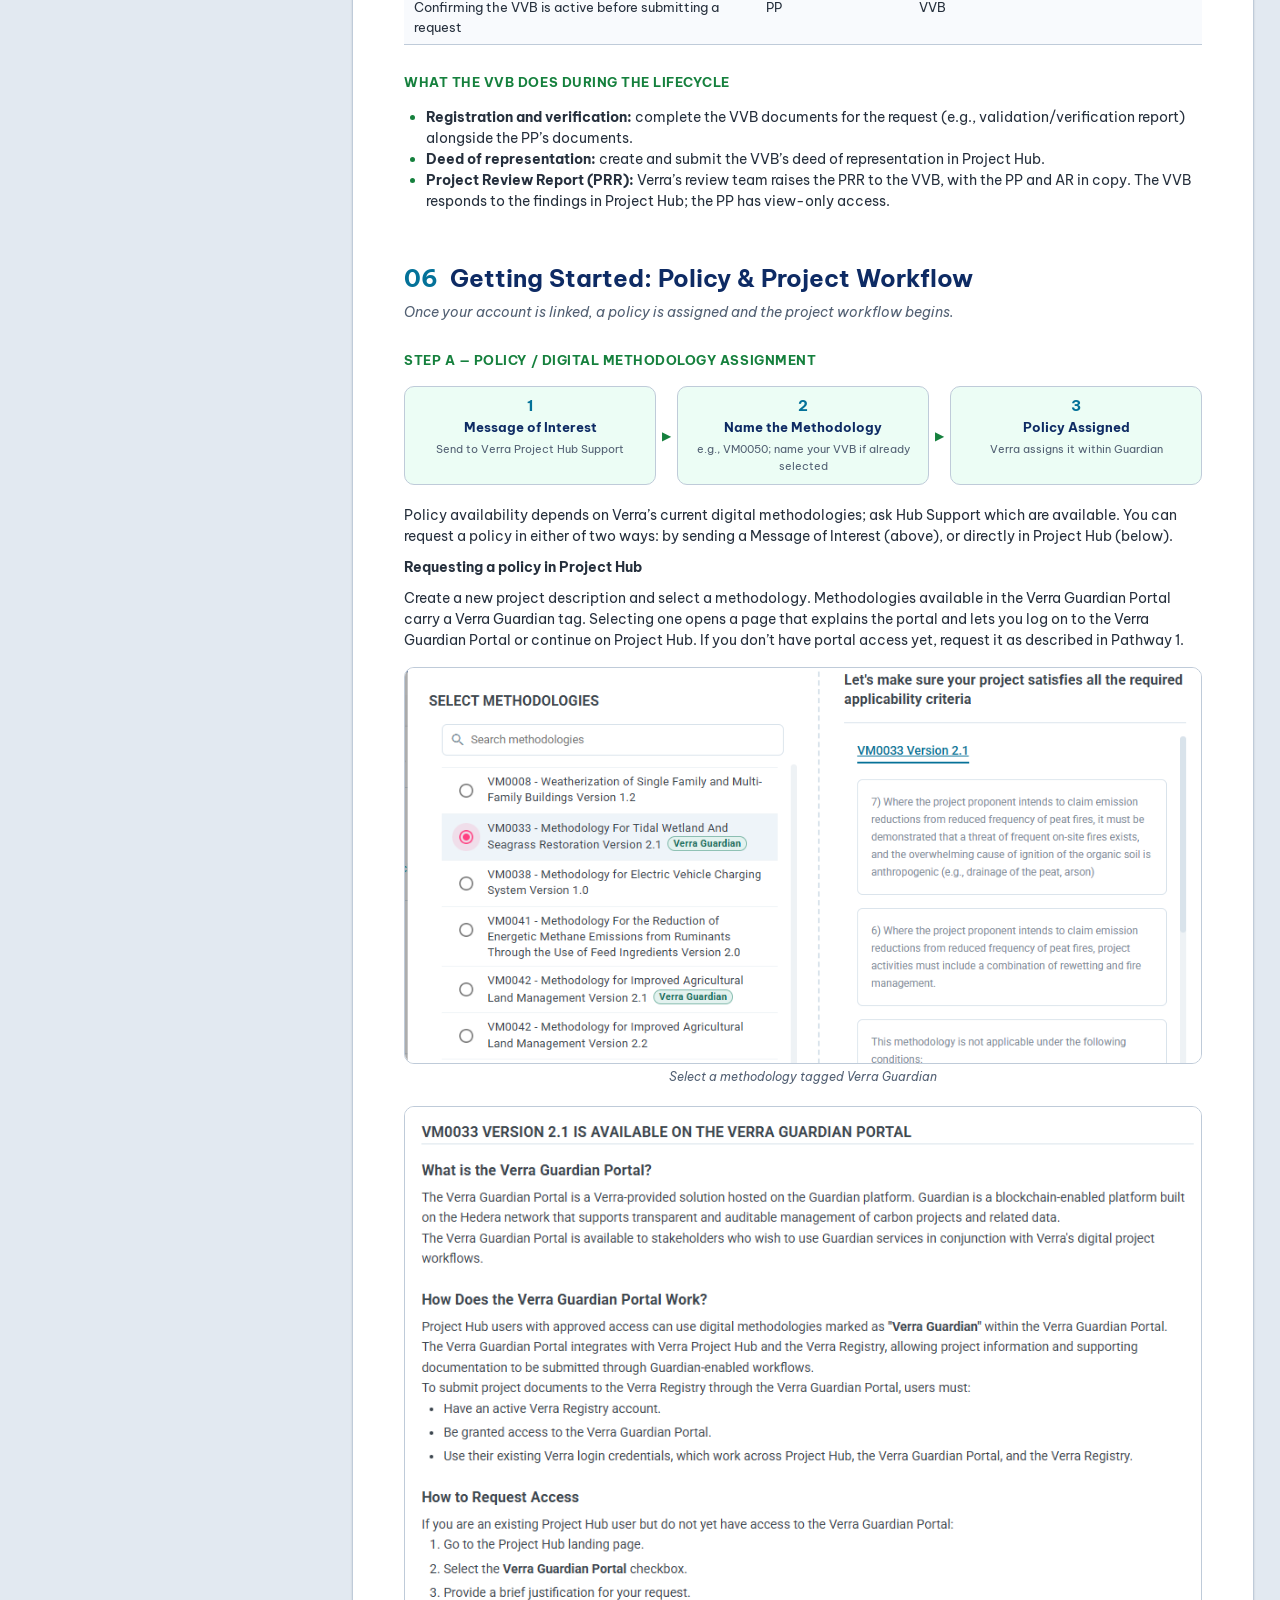
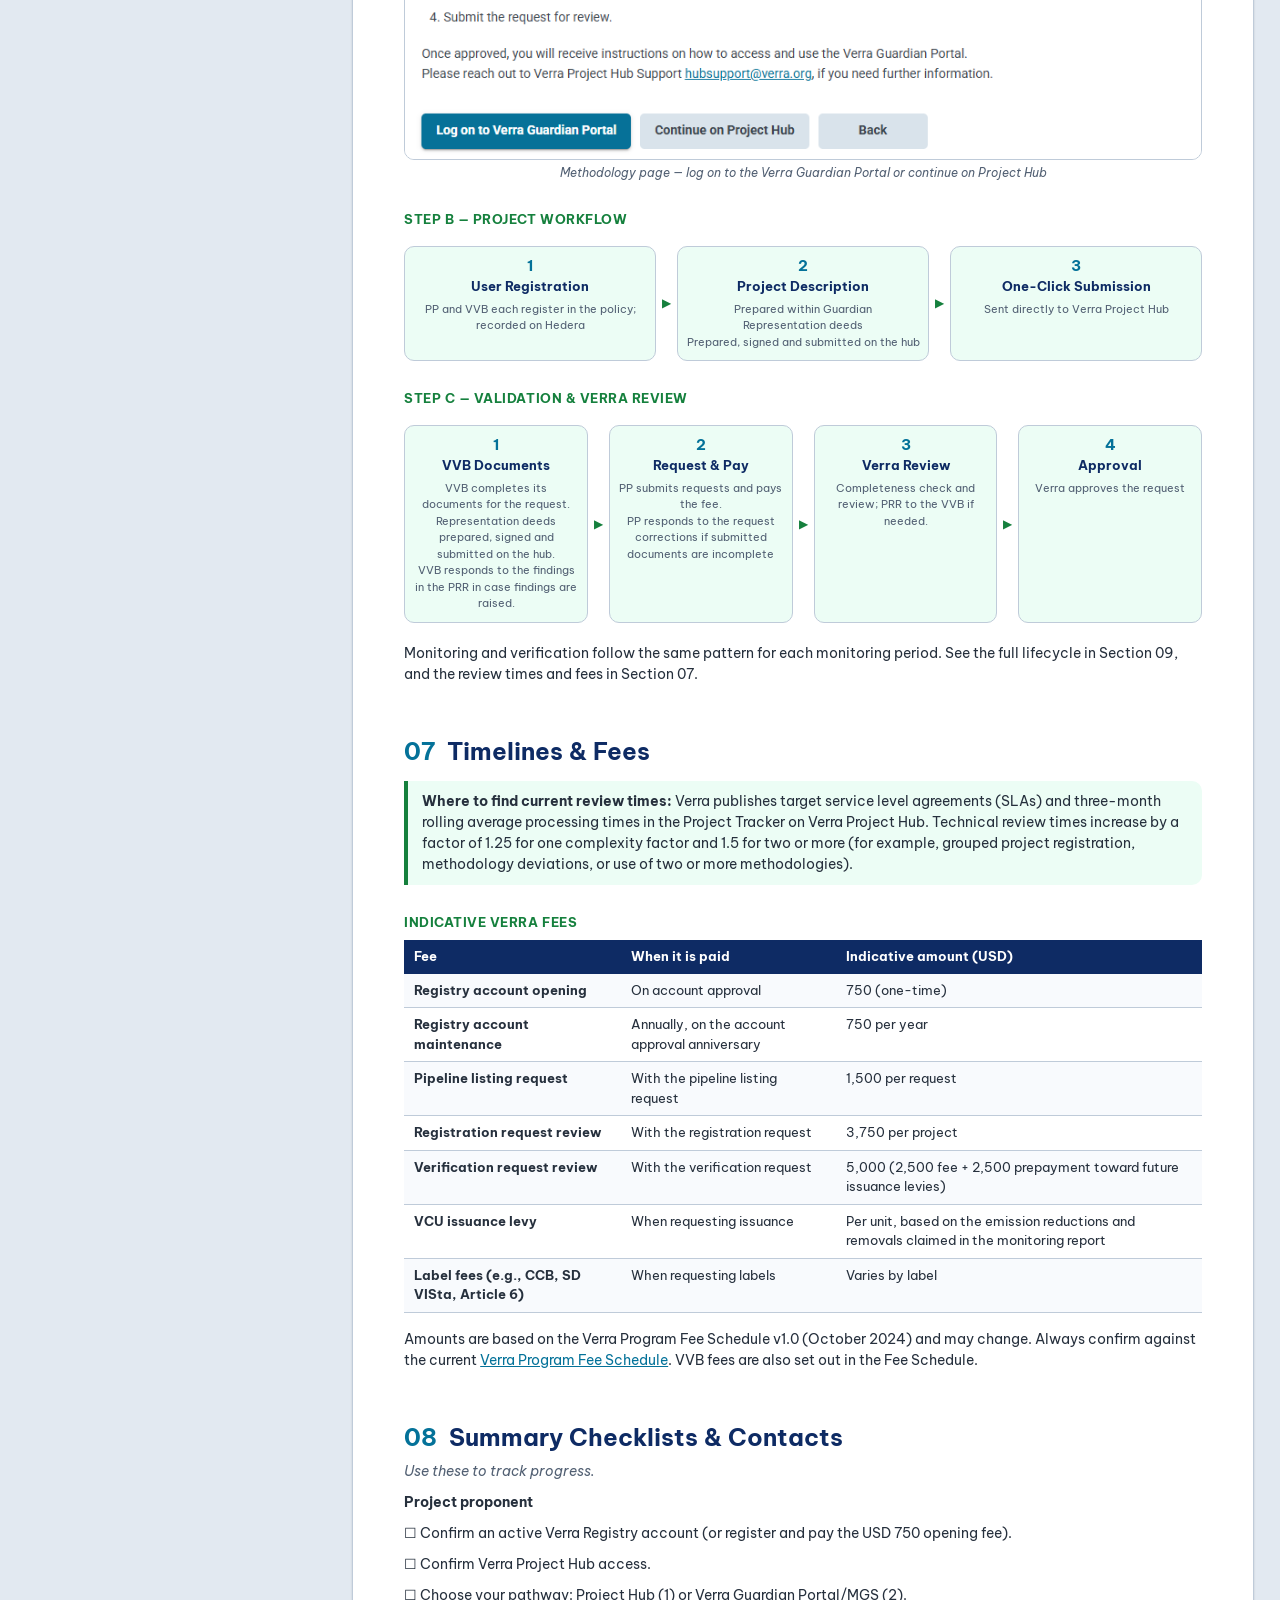
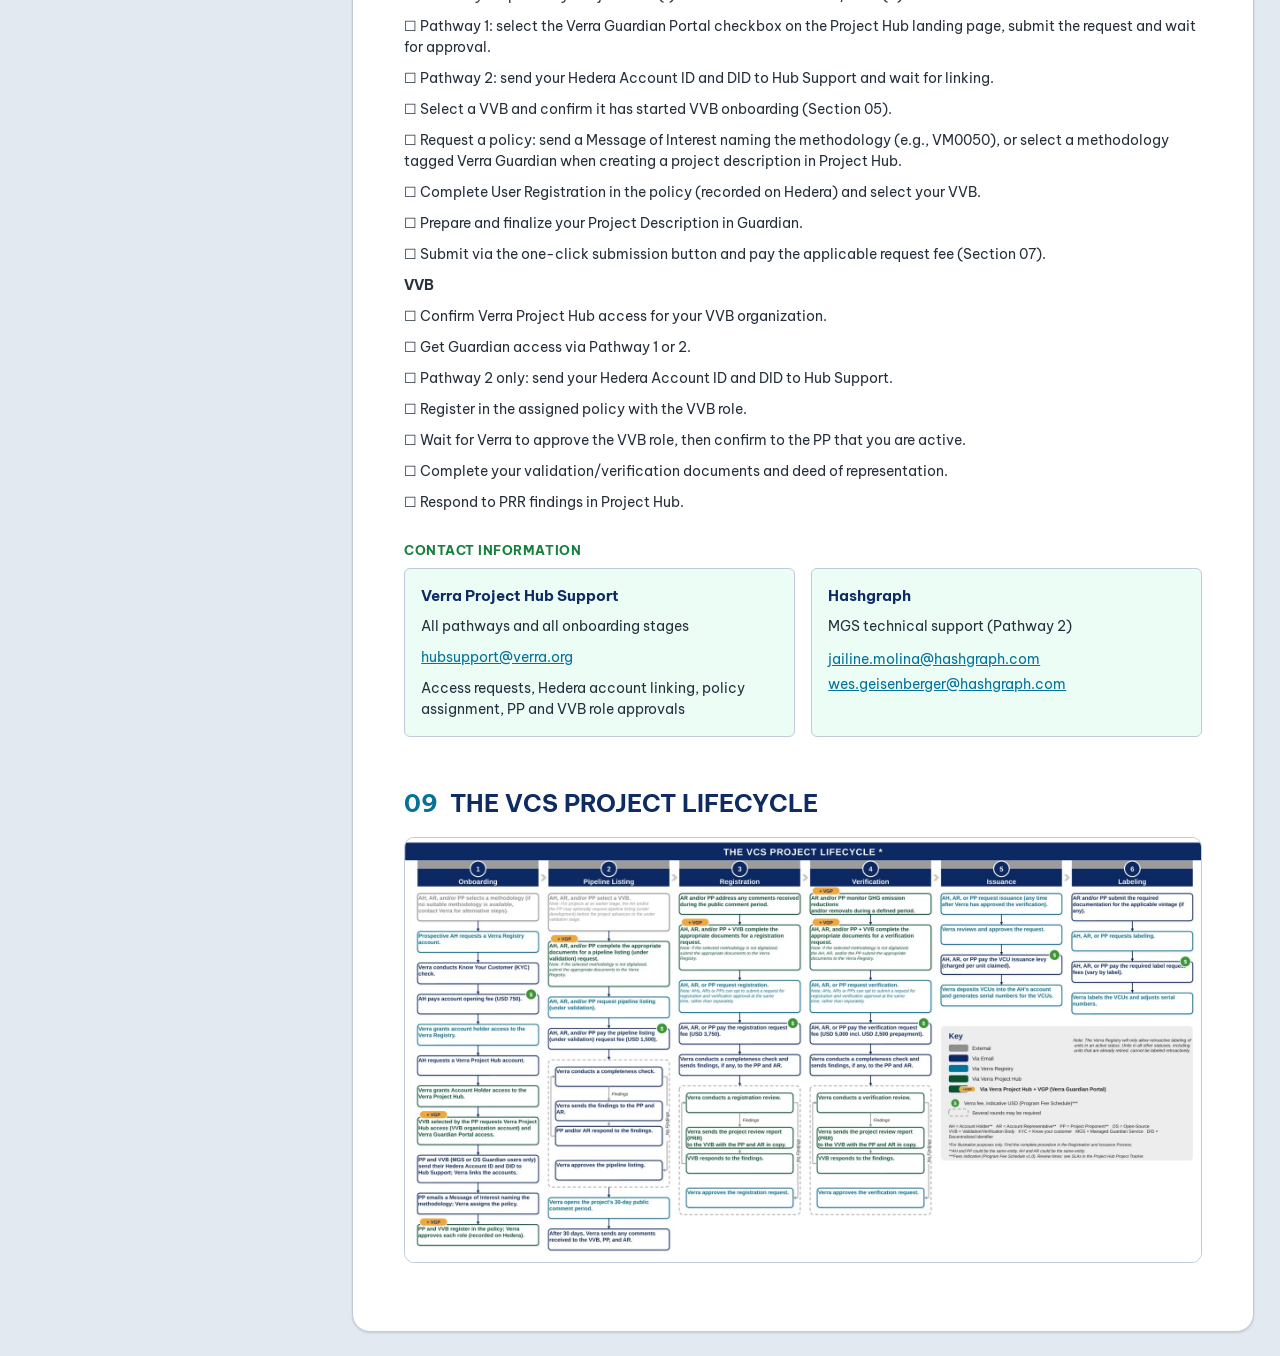
==== commit 46cbecd3: "#13695 Add Treeconomy and refresh onboarding UI Adds Treeconomy as a new DSP entry with logo and red" ====
--- a/guardian-onboarding/index.html
+++ b/guardian-onboarding/index.html
@@ -4,11 +4,46 @@
 <meta charset="utf-8">
 <meta name="viewport" content="width=device-width, initial-scale=1">
 <title>Verra Guardian Onboarding Guide</title>
+<link rel="preconnect" href="https://fonts.googleapis.com">
+<link rel="preconnect" href="https://fonts.gstatic.com" crossorigin>
+<link href="https://fonts.googleapis.com/css2?family=Be+Vietnam+Pro:wght@400;500;600;700&display=swap" rel="stylesheet">
 <link rel="stylesheet" href="styles.css">
 </head>
 <body>
+<header class="guide-toolbar">
+<h1 class="guide-toolbar-title">Guardian Onboarding Guide</h1>
+<button class="download-pdf-button" type="button">Download PDF</button>
+</header>
 <div class="layout">
-<nav class="toc" aria-label="Table of contents"><h2>Contents</h2><ul><li><a class="top" href="#01-overview"><span class="num">01</span>Overview</a><ul><li><a href="#roles-at-a-glance">Roles At A Glance</a></li><li><a href="#glossary">Glossary</a></li><li><a href="#prerequisites">Prerequisites</a></li></ul></li><li><a class="top" href="#02-choosing-your-guardian-access-pathway"><span class="num">02</span>Choosing Your Guardian Access Pathway</a><ul></ul></li><li><a class="top" href="#03-pathway-1-verra-project-hub"><span class="num">03</span>Pathway 1: Verra Project Hub</a><ul></ul></li><li><a class="top" href="#04-pathway-2-verra-guardian-portal"><span class="num">04</span>Pathway 2: Verra Guardian Portal</a><ul></ul></li><li><a class="top" href="#05-vvb-onboarding"><span class="num">05</span>VVB Onboarding</a><ul><li><a href="#who-sets-up-what">Who Sets Up What</a></li><li><a href="#what-the-vvb-does-during-the-lifecycle">What the VVB Does during the Lifecycle</a></li></ul></li><li><a class="top" href="#06-getting-started-policy-project-workflow"><span class="num">06</span>Getting Started: Policy &amp; Project Workflow</a><ul><li><a href="#step-a-policy-digital-methodology-assignment">Step A — Policy / Digital Methodology Assignment</a></li><li><a href="#step-b-project-workflow">Step B — Project Workflow</a></li><li><a href="#step-c-validation-verra-review">Step C — Validation &amp; Verra Review</a></li></ul></li><li><a class="top" href="#07-timelines-fees"><span class="num">07</span>Timelines &amp; Fees</a><ul><li><a href="#indicative-verra-fees">Indicative Verra Fees</a></li></ul></li><li><a class="top" href="#08-summary-checklists-contacts"><span class="num">08</span>Summary Checklists &amp; Contacts</a><ul><li><a href="#contact-information">Contact Information</a></li></ul></li><li><a class="top" href="#09-the-vcs-project-lifecycle"><span class="num">09</span>The VCS Project Lifecycle</a><ul></ul></li></ul></nav>
+<nav class="toc" aria-label="Table of contents">
+<h2>Contents</h2>
+<ul class="toc-sections">
+<li class="toc-section">
+<div class="toc-main-row"><a class="top" href="#01-overview"><span class="num">01</span>Overview</a><button class="toc-toggle" type="button" aria-label="Toggle Overview section" aria-expanded="false" aria-controls="toc-subitems-01"><span class="toc-chevron" aria-hidden="true"></span></button></div>
+<ul class="toc-subitems" id="toc-subitems-01"><li><a href="#roles-at-a-glance">Roles At A Glance</a></li><li><a href="#glossary">Glossary</a></li><li><a href="#prerequisites">Prerequisites</a></li></ul>
+</li>
+<li class="toc-section"><div class="toc-main-row"><a class="top" href="#02-choosing-your-guardian-access-pathway"><span class="num">02</span>Choosing Your Guardian Access Pathway</a></div></li>
+<li class="toc-section"><div class="toc-main-row"><a class="top" href="#03-pathway-1-verra-project-hub"><span class="num">03</span>Pathway 1: Verra Project Hub</a></div></li>
+<li class="toc-section"><div class="toc-main-row"><a class="top" href="#04-pathway-2-verra-guardian-portal"><span class="num">04</span>Pathway 2: Verra Guardian Portal</a></div></li>
+<li class="toc-section">
+<div class="toc-main-row"><a class="top" href="#05-vvb-onboarding"><span class="num">05</span>VVB Onboarding</a><button class="toc-toggle" type="button" aria-label="Toggle VVB Onboarding section" aria-expanded="false" aria-controls="toc-subitems-05"><span class="toc-chevron" aria-hidden="true"></span></button></div>
+<ul class="toc-subitems" id="toc-subitems-05"><li><a href="#who-sets-up-what">Who Sets Up What</a></li><li><a href="#what-the-vvb-does-during-the-lifecycle">What the VVB Does during the Lifecycle</a></li></ul>
+</li>
+<li class="toc-section">
+<div class="toc-main-row"><a class="top" href="#06-getting-started-policy-project-workflow"><span class="num">06</span>Getting Started: Policy &amp; Project Workflow</a><button class="toc-toggle" type="button" aria-label="Toggle Getting Started section" aria-expanded="false" aria-controls="toc-subitems-06"><span class="toc-chevron" aria-hidden="true"></span></button></div>
+<ul class="toc-subitems" id="toc-subitems-06"><li><a href="#step-a-policy-digital-methodology-assignment">Step A — Policy / Digital Methodology Assignment</a></li><li><a href="#step-b-project-workflow">Step B — Project Workflow</a></li><li><a href="#step-c-validation-verra-review">Step C — Validation &amp; Verra Review</a></li></ul>
+</li>
+<li class="toc-section">
+<div class="toc-main-row"><a class="top" href="#07-timelines-fees"><span class="num">07</span>Timelines &amp; Fees</a><button class="toc-toggle" type="button" aria-label="Toggle Timelines and Fees section" aria-expanded="false" aria-controls="toc-subitems-07"><span class="toc-chevron" aria-hidden="true"></span></button></div>
+<ul class="toc-subitems" id="toc-subitems-07"><li><a href="#indicative-verra-fees">Indicative Verra Fees</a></li></ul>
+</li>
+<li class="toc-section">
+<div class="toc-main-row"><a class="top" href="#08-summary-checklists-contacts"><span class="num">08</span>Summary Checklists &amp; Contacts</a><button class="toc-toggle" type="button" aria-label="Toggle Summary Checklists and Contacts section" aria-expanded="false" aria-controls="toc-subitems-08"><span class="toc-chevron" aria-hidden="true"></span></button></div>
+<ul class="toc-subitems" id="toc-subitems-08"><li><a href="#contact-information">Contact Information</a></li></ul>
+</li>
+<li class="toc-section"><div class="toc-main-row"><a class="top" href="#09-the-vcs-project-lifecycle"><span class="num">09</span>The VCS Project Lifecycle</a></div></li>
+</ul>
+</nav>
 <main class="content">
 <header class="cover-banner"><p><strong>VERRA DIGITAL PROJECT SUBMISSION</strong></p><p><strong>Application &amp; Onboarding Process Guide</strong></p></header>
 <p>For Project Proponents and Validation/Verification Bodies (VVBs)</p>
--- a/guardian-onboarding/styles.css
+++ b/guardian-onboarding/styles.css
@@ -1,44 +1,115 @@
 :root {
-  --green-dark: #0b4f3c;
-  --green: #1c8a5e;
-  --green-light: #eaf4ee;
-  --green-faint: #f6faf8;
-  --orange: #f2a93b;
-  --grey: #5b6b66;
+  --green-dark: #0e2b64;
+  --green: #15803d;
+  --green-light: #ecfdf5;
+  --green-faint: #f8fafd;
+  --orange: #047299;
+  --grey: #526073;
   --warn-bg: #fff6e5;
   --warn-text: #8a5a00;
-  --border: #d5e3db;
+  --border: #bfcbd9;
+  --paper: #e2e9f1;
+  --toolbar-height: 58px;
 }
 * { box-sizing: border-box; }
 html { scroll-behavior: smooth; }
 body {
   margin: 0;
-  font-family: Arial, Helvetica, sans-serif;
+  font-family: "Be Vietnam Pro", Arial, sans-serif;
   font-size: 14px;
   line-height: 1.5;
-  color: #1a1a1a;
-  background: #fff;
+  color: #26303d;
+  background: var(--paper);
 }
 .layout { display: flex; align-items: flex-start; width: 100%; }
+.guide-toolbar {
+  position: sticky; top: 0; z-index: 20; display: flex; min-height: var(--toolbar-height);
+  align-items: center; justify-content: space-between; gap: 16px 24px; width: 100%;
+  padding: 10px 24px; border-bottom: 1px solid var(--border);
+  background: rgba(255, 255, 255, .96); box-shadow: 0 4px 12px rgba(14, 43, 100, .06);
+  backdrop-filter: blur(12px);
+}
+.guide-toolbar-title {
+  position: relative; flex: 0 0 auto; margin: 0; padding-left: 12px; color: #26303d;
+  font-size: 20px; font-weight: 700; letter-spacing: -.01em;
+}
+.guide-toolbar-title::before {
+  position: absolute; top: 50%; left: 0; width: 3px; height: 18px; border-radius: 999px;
+  background: #2563eb; content: ""; transform: translateY(-50%);
+}
+.download-pdf-button {
+  display: inline-flex; height: 36px; align-items: center; justify-content: center;
+  padding: 0 16px; border: 1px solid var(--border); border-radius: 6px;
+  background: #fff; color: var(--grey); font: inherit; font-size: 13px;
+  font-weight: 700; white-space: nowrap; cursor: pointer;
+  transition: background-color 180ms cubic-bezier(.2, 0, .2, 1),
+    border-color 180ms cubic-bezier(.2, 0, .2, 1), color 180ms cubic-bezier(.2, 0, .2, 1);
+}
+.download-pdf-button:hover { border-color: #94a3b8; background: #eff3f8; color: #26303d; }
+.download-pdf-button:focus-visible { outline: none; border-color: #2563eb; box-shadow: 0 0 0 3px rgba(37, 99, 235, .25); }
 .toc {
-  position: sticky; top: 0; flex: 0 0 270px; max-height: 100vh; overflow-y: auto;
-  padding: 20px 12px 32px; border-right: 1px solid var(--border);
-}
-.toc h2 { font-size: 12px; letter-spacing: .06em; text-transform: uppercase; color: var(--grey); margin: 0 8px 10px; }
-.toc ul { list-style: none; margin: 0; padding: 0; }
-.toc a {
-  display: block; padding: 6px 8px; border-radius: 6px; color: var(--grey);
-  text-decoration: none; font-size: 12px; line-height: 1.35;
-}
-.toc a:hover { background: var(--green-faint); color: var(--green-dark); }
-.toc a.top { font-weight: 700; font-size: 13px; color: var(--green-dark); margin-top: 6px; }
-.toc ul ul a { padding-left: 34px; }
-.toc a.active { background: var(--green-light); color: var(--green-dark); box-shadow: inset 3px 0 0 var(--green); }
-.toc .num { color: var(--orange); margin-right: 8px; }
-.content { flex: 1; min-width: 0; padding: 24px 40px 64px; }
+  position: sticky; top: var(--toolbar-height); flex: 0 0 328px;
+  height: calc(100vh - var(--toolbar-height)); height: calc(100dvh - var(--toolbar-height)); overflow-y: auto;
+  padding: 12px 8px 32px; border-right: 1px solid var(--border); background: #fff;
+}
+.toc h2 {
+  margin: 0 12px 8px; color: #6b7a8d; font-size: 12px; font-weight: 700;
+  letter-spacing: .06em; text-transform: uppercase;
+}
+.toc-sections, .toc-subitems { list-style: none; margin: 0; padding: 0; }
+.toc-section { border-bottom: 1px solid #dde4ee; }
+.toc-section:last-child { border-bottom: 0; }
+.toc-main-row {
+  display: flex; align-items: center; gap: 8px; padding: 4px; border-radius: 6px;
+  transition: background-color 180ms cubic-bezier(.2, 0, .2, 1);
+}
+.toc-main-row:hover, .toc-main-row.active { background: #eff3f8; }
+.toc .top {
+  flex: 1; min-width: 0; padding: 8px; border-radius: 6px; color: #6b7a8d;
+  font-size: 12px; font-weight: 700; letter-spacing: .06em; line-height: 1.4;
+  text-decoration: none; text-transform: uppercase;
+}
+.toc .top:hover, .toc-main-row.active .top { color: #1d4ed8; }
+.toc .num { color: inherit; margin-right: 8px; }
+.toc-toggle {
+  display: inline-flex; flex: 0 0 32px; width: 32px; height: 32px; align-items: center;
+  justify-content: center; padding: 0; border: 0; border-radius: 6px;
+  background: transparent; color: #94a3b8; cursor: pointer;
+  transition: background-color 180ms cubic-bezier(.2, 0, .2, 1);
+}
+.toc-toggle:hover { background: #eff3f8; }
+.toc-toggle:focus-visible, .toc a:focus-visible {
+  outline: none; box-shadow: 0 0 0 3px rgba(37, 99, 235, .25);
+}
+.toc-chevron {
+  width: 8px; height: 8px; border-right: 2px solid currentColor; border-bottom: 2px solid currentColor;
+  transform: rotate(45deg) translate(-2px, -2px); transition: transform 180ms cubic-bezier(.2, 0, .2, 1);
+}
+.toc-toggle[aria-expanded="true"] .toc-chevron { transform: rotate(225deg) translate(-2px, -2px); }
+.toc-subitems {
+  max-height: 0; overflow: hidden; visibility: hidden;
+  transition: max-height 300ms cubic-bezier(.2, 0, .2, 1), visibility 300ms cubic-bezier(.2, 0, .2, 1);
+}
+.toc-subitems.expanded { max-height: 1000px; visibility: visible; }
+.toc-subitems a {
+  display: block; margin: 0 4px 4px 24px; padding: 8px 12px; border-left: 2px solid #dde4ee;
+  border-radius: 0 6px 6px 0; color: #526073; font-size: 13px; font-weight: 500;
+  line-height: 1.4; text-decoration: none; overflow-wrap: anywhere;
+  transition: background-color 180ms cubic-bezier(.2, 0, .2, 1), border-color 180ms cubic-bezier(.2, 0, .2, 1), color 180ms cubic-bezier(.2, 0, .2, 1);
+}
+.toc-subitems a:hover, .toc-subitems a.active {
+  border-left-color: #2563eb; background: #eff6ff; color: #1d4ed8;
+}
+.toc a.active { border-radius: 0 6px 6px 0; background: #eff6ff; color: #1d4ed8; }
+.content {
+  flex: 1; min-width: 0; margin: 24px clamp(16px, 2vw, 32px) 24px 24px;
+  padding: 32px clamp(24px, 4vw, 56px) 64px; border: 1px solid var(--border);
+  border-radius: 18px; background: #fff;
+  box-shadow: 0 1px 2px rgba(0, 0, 0, 0.06), 0 1px 3px rgba(0, 0, 0, 0.08);
+}
 .cover-banner {
-  background: var(--green-dark); color: #fff; text-align: center;
-  padding: 28px 24px; margin-bottom: 24px;
+  background: linear-gradient(135deg, #0e2b64 0%, #19386e 100%); color: #fff; text-align: center;
+  padding: 28px 24px; margin-bottom: 24px; border-radius: 14px;
 }
 .cover-banner p { margin: 0; }
 .cover-banner p:first-child { font-size: 30px; font-weight: 700; letter-spacing: .01em; }
@@ -62,12 +133,12 @@
 p { margin: 0 0 10px; }
 h1 + p { color: var(--grey); }
 h1 + p em { font-style: italic; }
-a { color: #0563c1; word-break: break-word; }
+a { color: var(--orange); word-break: break-word; }
 .figure { margin: 16px 0 4px; text-align: center; }
 .figure img { display: block; width: 100%; }
 .figure + p { text-align: center; color: var(--grey); font-size: 12px; }
 .methodology-caption { margin-bottom: 20px; }
-img { max-width: 100%; height: auto; border: 1px solid var(--border); }
+img { max-width: 100%; height: auto; border: 1px solid var(--border); border-radius: 10px; }
 .table-wrap { overflow-x: auto; margin: 8px 0 16px; }
 .contact-grid {
   display: grid; grid-template-columns: repeat(2, minmax(0, 1fr)); gap: 16px;
@@ -96,13 +167,13 @@
 li::marker { color: var(--green); }
 .callout {
   background: var(--green-light); border-left: 4px solid var(--green);
-  padding: 10px 14px; margin: 12px 0 16px;
+  padding: 10px 14px; margin: 12px 0 16px; border-radius: 0 10px 10px 0;
 }
 .callout.warn { background: var(--warn-bg); border-left-color: var(--orange); color: var(--warn-text); }
 .callout p { margin: 0; }
 .steps { display: flex; align-items: stretch; gap: 6px; margin: 16px 0 20px; }
 .step {
-  flex: 1; min-width: 0; background: var(--green-light); border: 1px solid var(--green);
+  flex: 1; min-width: 0; background: var(--green-light); border: 1px solid var(--border); border-radius: 10px;
   padding: 8px 8px 10px; text-align: center;
 }
 .step p { margin: 0; font-size: 11px; color: var(--grey); }
@@ -115,8 +186,31 @@
   .toc { display: none; }
 }
 @media (max-width: 720px) {
-  .content { padding: 16px; }
+  .guide-toolbar { flex-wrap: wrap; padding: 10px 16px; }
+  .guide-toolbar-title { font-size: 17px; }
+  .content { margin: 12px; padding: 20px 16px 40px; border-radius: 14px; }
+  .cover-banner { padding: 24px 16px; }
+  .cover-banner p:first-child { font-size: 24px; }
   .contact-grid { grid-template-columns: 1fr; }
   .steps { flex-direction: column; }
   .arrow { transform: rotate(90deg); align-self: center; }
 }
+@media (prefers-reduced-motion: reduce) {
+  .guide-toolbar, .download-pdf-button, .toc-main-row, .toc-toggle, .toc-chevron, .toc-subitems, .toc-subitems a { transition: none; }
+}
+@page { margin: 16mm; }
+@media print {
+  html, body { background: #fff; }
+  .guide-toolbar, .toc { display: none !important; }
+  .layout { display: block; width: 100%; }
+  .content {
+    width: 100%; margin: 0; padding: 0; border: 0; border-radius: 0;
+    background: #fff; box-shadow: none;
+  }
+  a { color: inherit; text-decoration: none; }
+  h1, h2, h3 { break-after: avoid; page-break-after: avoid; }
+  .cover-banner, th, .step, .contact-card, .callout {
+    -webkit-print-color-adjust: exact; print-color-adjust: exact;
+  }
+  .figure, .steps, .contact-card, .callout { break-inside: avoid; page-break-inside: avoid; }
+}
